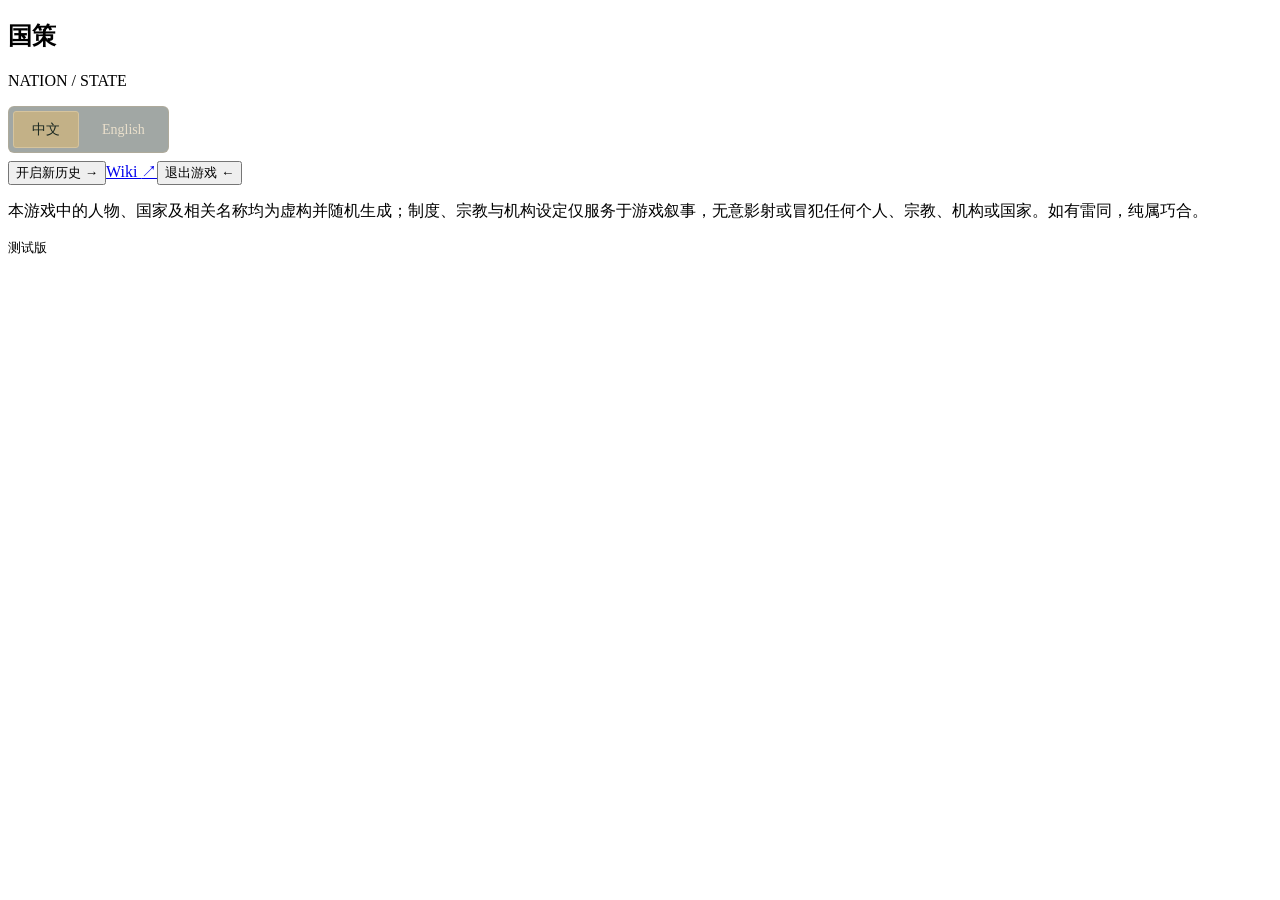
==== index.html @ d200642e "Simplify bilingual game guidance and remove redundant non-effect notices" ====
<!doctype html>
<html lang="zh-CN" data-office-ui>
<head><meta charset="utf-8"><meta name="viewport" content="width=device-width,initial-scale=1"><meta name="theme-color" content="#303c35"><meta name="description" content="国策：在虚构国家的办公室中执政，与议会、内阁和司法机关协商，决定国家的未来。"><title>国策 · 国家治理模拟</title><link rel="stylesheet" href="style.css?v=elections1"><link rel="stylesheet" href="office.css?v=elections1"><link rel="stylesheet" href="military.css?v=military1">
<link rel="stylesheet" href="localization.css?v=languages1">
<link rel="stylesheet" href="handbook.css?v=lists1">
</head>
<body class="office-mode at-title">
<section id="start-screen" aria-label="游戏开始界面"><div class="start-copy"><h1>国策</h1><p class="start-english">NATION / STATE</p><div class="start-rule" aria-hidden="true"></div><div class="language-switch" role="group" aria-label="Language / 语言" data-no-localize><button type="button" data-language-choice="zh" aria-pressed="true" onclick="setGameLanguage('zh')">中文</button><button type="button" data-language-choice="en" aria-pressed="false" onclick="setGameLanguage('en')">English</button></div><nav class="start-menu" aria-label="主菜单"><button id="continue-game" class="start-button" onclick="officeUI.resume()" hidden>继续执政 <span aria-hidden="true">→</span></button><button id="start-history" class="start-button start-primary" onclick="newDialog()">开启新历史 <span aria-hidden="true">→</span></button><a class="start-button" href="wiki/" target="_blank" rel="noopener noreferrer">Wiki <span aria-hidden="true">↗</span></a><button class="start-button" onclick="officeUI.exit()">退出游戏 <span aria-hidden="true">←</span></button></nav><p id="start-save-label"></p><p class="start-disclaimer">本游戏中的人物、国家及相关名称均为虚构并随机生成；制度、宗教与机构设定仅服务于游戏叙事，无意影射或冒犯任何个人、宗教、机构或国家。如有雷同，纯属巧合。</p></div><small class="start-version">测试版</small></section>
<div id="nation-office" hidden>
 <header class="office-toolbar"><a class="office-brand" href="#" onclick="event.preventDefault();officeUI.menu()">国策 <small>NATION / STATE</small></a><div class="office-tools"><button id="tutorial-start" onclick="startTutorial()">入门教程</button><button id="guide-open" onclick="showHelp()">治国指南</button><button id="office-console" onclick="changeTab('console')" hidden>控制台</button><button onclick="officeUI.menu()">主菜单</button></div></header>
 <div class="of-world" data-theme="republic"><div class="of-scene">
  <header class="of-hud"><div><h1 id="office-country"></h1><small><span id="office-institution"></span> · <span id="office-date"></span></small></div><div class="of-hud-stats"><button onclick="openMetricChart107('politicalCapacity')"><span>行动点</span><strong id="office-ap">—</strong></button><button data-office-metric="approval" onclick="openMetricChart107('approval')"><span>公众支持</span><strong id="office-approval">—</strong></button><button data-office-metric="stability" onclick="openMetricChart107('stability')"><span>政治稳定</span><strong id="office-stability">—</strong></button></div></header>
  <button class="of-object of-files-object" data-object="files" aria-label="文件：季度事件、预算、改革、局势和宪制议程"><span class="of-art-piece" data-piece="files"></span><span class="of-art-piece of-file-pen" data-piece="pen"></span><span class="of-object-label"><kbd>1</kbd> 文件 <b id="office-file-count" hidden></b></span></button>
  <button class="of-object of-phone-object" data-object="phone" aria-label="电话：议事机关、内阁和最高司法机关"><span class="of-art-piece" data-piece="phone"></span><span class="of-object-label"><kbd>2</kbd> 电话</span></button>
  <button class="of-object of-archive-object" data-object="archives" aria-label="档案：执政总览、国家档案、央行报告和任期评估"><span class="of-art-piece" data-piece="archives"></span><span class="of-object-label"><kbd>3</kbd> 档案</span></button>
  <button class="of-object of-map-object" data-object="map" aria-label="地图：地区诉求、民意与选举"><span class="of-art-piece" data-piece="map"></span><span class="of-object-label"><kbd>4</kbd> 地图</span></button>
  <button class="of-object of-calendar-object" data-object="calendar" aria-label="台历：季度交接"><span class="of-art-piece" data-piece="calendar"></span><span class="of-object-label">季度交接</span></button>
  <button class="of-object of-manual-object" data-object="guide" aria-label="治国指南"><span class="of-art-piece" data-piece="guide"></span><span class="of-object-label">治国指南</span></button>
 </div><nav class="of-pocket" aria-label="办公桌入口"><button data-object="files">文件</button><button data-object="phone">电话</button><button data-object="archives">档案</button><button data-object="map">地图</button><button data-object="calendar">季度交接</button><button data-object="guide">治国指南</button></nav><footer class="office-footbar"><span id="office-memo"></span><span id="office-quarter"></span><button id="desk-advance" onclick="advance()">进入下一季度 →</button></footer></div>
</div>
<div id="office-overlay" hidden><main id="office-workspace" aria-labelledby="heading"><div class="workspace-top"><button class="office-close" onclick="officeUI.close()">收回桌面 ×</button></div><header class="workspace-heading"><div><span class="eyebrow" id="executive-heading">国务办公室</span><h1 id="heading">执政总览</h1></div><div class="header-actions"><button id="page-tutorial" class="page-tutorial-launch" onclick="startPageTutorial()">本页教程</button><span id="date"></span><button class="primary" id="advance" onclick="advance()">进入下一季度 →</button></div></header><nav id="nav" aria-label="当前分类的页面"></nav><div id="content"></div><footer class="workspace-footer"><span>国家机要处 · 阅后归档</span><span id="office-folio"></span></footer></main></div>
<dialog id="modal"></dialog><dialog id="chart-modal"></dialog><dialog id="handbook-modal" aria-labelledby="handbook-title" data-no-localize></dialog><section id="alert-notice" hidden></section><button id="alert-dock" hidden aria-controls="alert-notice" title="点击展开或收起提醒；沿边缘上下拖动" onclick="noticeDockClick(event)" onkeydown="noticeDockKey(event)" onpointerdown="noticeDockPointerDown(event)" onpointermove="noticeDockPointerMove(event)" onpointerup="noticeDockPointerUp(event)" onpointercancel="noticeDockPointerUp(event)"></button><div id="toast" role="status"></div>
<noscript>国策需要启用 JavaScript 才能运行。请在浏览器中开启 JavaScript 后重新载入。</noscript>
<script src="game.js?v=financing2"></script><script src="political.js?v=copy1"></script><script src="governance.js?v=copy1"></script><script src="revision12.js?v=copy1"></script><script src="situations.js?v=copy1"></script><script src="release103.js?v=elections1"></script><script src="release104.js?v=copy1"></script><script src="cabinet-tasks.js?v=elections1"></script><script src="release107.js?v=military1"></script><script src="coalition107.js?v=elections1"></script><script src="interface107.js?v=copy1"></script><script src="console107.js?v=copy1"></script><script src="action-points.js?v=copy1"></script><script src="immersion.js?v=military1"></script><script src="constitution.js?v=copy1"></script><script src="constitutional-process.js?v=copy1"></script><script src="personnel.js?v=military1"></script><script src="judicial-lifecycle.js?v=copy1"></script><script src="central-bank.js?v=copy1"></script><script src="minister-programmes.js?v=military1"></script><script src="public-support.js?v=elections1"></script><script src="political-seasons.js?v=copy1"></script><script src="taxation.js?v=elections1"></script><script src="decision-assessment.js?v=copy1"></script><script src="regional-start.js?v=elections1"></script><script src="federal108.js?v=copy1"></script><script src="bicameral108.js?v=copy1"></script><script src="institutions.js?v=copy1"></script>
<script src="aristocracy.js?v=elections1"></script>
<script src="elections.js?v=copy1"></script><script src="military.js?v=copy1"></script>
<script src="guide.js?v=copy1"></script><script src="office.js?v=copy1"></script>
<script src="locales/en-constitution.js?v=copy1"></script>
<script src="locales/en-constitution-2.js?v=metrics1"></script>
<script src="locales/en-elections.js?v=copy1"></script>
<script src="locales/en-elections-2.js?v=copy1"></script>
<script src="locales/en-governance.js?v=copy1"></script>
<script src="locales/en-governance-2.js?v=financing2"></script>
<script src="locales/en-government.js?v=copy1"></script>
<script src="locales/en-government-2.js?v=copy1"></script>
<script src="locales/en-government-3.js?v=copy1"></script>
<script src="locales/en-government-4.js?v=languages1"></script>
<script src="locales/en-government-5.js?v=copy1"></script>
<script src="locales/en-guide.js?v=copy1"></script>
<script src="locales/en-guide-2.js?v=copy1"></script>
<script src="locales/en-guide-3.js?v=copy1"></script>
<script src="locales/en-interface.js?v=copy1"></script>
<script src="locales/en-legislature.js?v=languages1"></script>
<script src="locales/en-legislature-2.js?v=languages1"></script>
<script src="locales/en-military.js?v=copy1"></script>
<script src="locales/en-noble-houses.js?v=languages1"></script>
<script src="locales/en-overview.js?v=copy1"></script>
<script src="locales/en-shared.js?v=copy1"></script>
<script src="locales/en-shared-2.js?v=copy1"></script>
<script src="locales/en-shared-3.js?v=copy1"></script>
<script src="locales/en-shared-4.js?v=copy1"></script>
<script src="locales/en-shared-5.js?v=copy1"></script>
<script src="locales/en-situations.js?v=copy1"></script>
<script src="localization.js?v=copy1"></script>
<script src="handbook-metrics.js?v=copy1"></script>
<script src="handbook-lists.js?v=copy1"></script>
<script src="handbook.js?v=copy1"></script>
</body></html>
---- military.css ----
.military-metrics{display:grid;grid-template-columns:repeat(3,minmax(0,1fr));gap:12px;margin:18px 0}.military-metrics>div,.military-metrics>button{display:flex;flex-direction:column;align-items:center;justify-content:center;gap:8px;padding:14px 8px;text-align:center;min-width:0}.military-metrics strong{font-size:clamp(22px,3vw,32px);line-height:1.25;white-space:nowrap}.military-metrics span{font-size:14px}.military-routes{display:grid;grid-template-columns:1fr 1fr;gap:20px;margin:18px 0}.military-route>div:first-child{display:flex;justify-content:space-between;gap:12px;margin-bottom:8px}.military-route .bar{height:9px}.military-route span{white-space:nowrap}.military-seat-grid{display:grid;grid-template-columns:repeat(5,32px);justify-content:center;gap:14px;padding:26px 10px}.military-seat-grid>span{width:32px;height:32px;border-radius:5px;text-align:center;line-height:32px;color:white;box-shadow:inset 0 0 0 1px #0002}.military-member h3{overflow-wrap:anywhere}.military-member p{line-height:1.8}.military-rules{margin:16px 0;padding:12px 16px;border:1px solid var(--line);border-radius:8px}.military-rules summary{cursor:pointer;font-weight:700}.military-rules p{line-height:1.8}.military-switch button{min-height:44px}@media(max-width:600px){.military-routes{grid-template-columns:1fr}.military-metrics{gap:6px;padding:10px}.military-metrics>div,.military-metrics>button{padding:10px 3px}.military-metrics span{font-size:12px}.military-metrics strong{font-size:22px}.military-switch{flex-wrap:wrap}}
---- localization.css ----
.language-switch{display:flex;gap:4px;align-items:center;width:max-content;margin:16px 0 8px;padding:4px;border:1px solid #c0af8c66;border-radius:6px;background:#15231d66}
.language-switch button{font-family:inherit;font-size:14px;line-height:1.4;padding:8px 18px;color:#e9dfcb;border:1px solid transparent;background:transparent;border-radius:3px;cursor:pointer}
.language-switch button[aria-pressed=true]{background:#c3b187;color:#1a2821;border-color:#d6c49d}
.language-switch button:focus-visible{outline:2px solid #fff;outline-offset:3px}
html[lang=en] #start-screen h1{font-size:clamp(36px,5.2vw,78px);letter-spacing:.025em;line-height:1.05;max-width:660px}
html[lang=en] .start-menu{width:330px}
html[lang=en] .office-mode .start-button{letter-spacing:.02em}
html[lang=en] .start-english{display:none}
html[lang=en] .start-disclaimer{font-size:12px;line-height:1.55;max-width:640px;letter-spacing:0}
html[lang=en] .office-brand{font-size:19px;letter-spacing:.015em;white-space:nowrap}
html[lang=en] .office-brand small{display:none}
html[lang=en] button,html[lang=en] .tag,html[lang=en] .eyebrow{letter-spacing:0;white-space:normal;overflow-wrap:normal}
html[lang=en] #nation-office .of-object-label{min-width:max-content;letter-spacing:.015em}
html[lang=en] #nation-office .of-hud h1{font-size:clamp(20px,2.5vw,36px);line-height:1.15;letter-spacing:.02em}
html[lang=en] #nation-office .of-hud-stats button{min-width:98px}
html[lang=en] #nation-office .of-hud-stats button>span{font-size:12px;line-height:1.25;text-align:center;white-space:normal}
html[lang=en] .workspace-heading{gap:18px;flex-wrap:wrap}
html[lang=en] .workspace-heading h1{font-size:clamp(24px,3vw,40px);letter-spacing:0}
html[lang=en] .header-actions{flex-wrap:wrap;gap:8px}
html[lang=en] .nav-item{min-height:42px;line-height:1.3}
html[lang=en] .metric,html[lang=en] .card,html[lang=en] .person{min-width:0}
html[lang=en] .metric small,html[lang=en] .metric .label{line-height:1.4;white-space:normal}
html[lang=en] .faction-row{gap:12px}
html[lang=en] .faction-row>div{min-width:0}
html[lang=en] .faction-row button{min-width:85px}
html[lang=en] .office-toolbar{gap:12px}
html[lang=en] .office-tools{flex-wrap:wrap}
html[lang=en] .regime-art-card strong,html[lang=en] .regime-card strong{line-height:1.25;letter-spacing:0}
html[lang=en] .guide-query{font-size:17px}
@media(max-width:760px){html[lang=en] #start-screen h1{font-size:40px}html[lang=en] .office-toolbar{flex-wrap:wrap}html[lang=en] .office-brand{font-size:16px}html[lang=en] #nation-office .of-hud-stats button{min-width:74px}html[lang=en] .office-footbar{flex-wrap:wrap}html[lang=en] .start-disclaimer{font-size:11px}}
---- handbook.css ----
/* Charcoal pages, restrained brass rules, and a compact encyclopedia directory. */
#handbook-modal{--hb-bg:#252725;--hb-ink:#eee6cd;--hb-muted:#b3ad99;--hb-gold:#c7b27b;--hb-rule:#847757;--hb-olive:#464d34;box-sizing:border-box;width:min(1500px,calc(100vw - 36px));max-width:none;height:min(960px,calc(100dvh - 36px));max-height:none;padding:5px;border:1px solid var(--hb-gold);border-radius:0;background:#252725;color:var(--hb-ink);box-shadow:0 0 0 3px #20231f,0 0 0 4px #887a54,0 16px 60px #0007;overflow:hidden;font-family:'Noto Serif SC','Songti SC','SimSun',Georgia,serif;font-size:16px}
#handbook-modal::backdrop{background:#111b1394;backdrop-filter:blur(1px)}
#handbook-modal *,#handbook-modal *::before,#handbook-modal *::after{box-sizing:border-box}
#handbook-modal .hb-frame{height:100%;border:1px solid #82744e;display:grid;grid-template-rows:auto minmax(0,1fr);position:relative}
#handbook-modal .hb-frame::before,#handbook-modal .hb-frame::after{content:'';position:absolute;width:10px;height:10px;border:1px solid var(--hb-gold);pointer-events:none;z-index:5}
#handbook-modal .hb-frame::before{top:-4px;left:-4px}#handbook-modal .hb-frame::after{bottom:-4px;right:-4px}
#handbook-modal button{font:inherit;color:var(--hb-ink);background:transparent;border:0;border-radius:0;box-shadow:none;min-height:0;letter-spacing:0;cursor:pointer;transform:none;filter:none;transition:background .12s,color .12s;text-align:left;white-space:normal;line-height:1.5}
#handbook-modal button:hover{background:#c8b27b13;color:#fff4cf;transform:none;filter:none}
#handbook-modal button:focus-visible,#handbook-modal summary:focus-visible,#handbook-modal input:focus-visible{outline:2px solid #d4be84;outline-offset:-2px}
#handbook-modal button[hidden]{display:none!important}
#handbook-modal .hb-icon{width:33px;height:33px;flex-shrink:0;color:var(--hb-gold);display:block}
#handbook-modal .hb-header{margin:0;display:flex;align-items:center;justify-content:space-between;gap:20px;padding:13px 23px;border-bottom:1px solid var(--hb-gold);background:#282725;min-width:0}
#handbook-modal .hb-brand{display:flex;align-items:center;gap:19px;min-width:0}
#handbook-modal .hb-brand>.hb-icon{width:51px;height:44px}
#handbook-modal .hb-brand h2{font:500 clamp(23px,2.4vw,34px)/1.3 'Noto Serif SC','Songti SC','SimSun',Georgia,serif;letter-spacing:.1em;color:var(--hb-ink);margin:0;white-space:nowrap}
#handbook-modal .hb-brand>span{border-left:1px solid #9e8f66;padding-left:20px;font:15px/1.4 Georgia,serif;letter-spacing:.13em;color:#c9b98e}
#handbook-modal .hb-header-controls{display:flex;align-items:center;gap:12px;flex-shrink:0}
#handbook-modal .hb-header-controls button{padding:6px 8px;display:flex;align-items:center;gap:11px;font-size:16px}
#handbook-modal .hb-header-controls .hb-close{border-left:1px solid var(--hb-rule);padding-left:16px;margin-left:1px}
#handbook-modal .hb-body{display:grid;grid-template-columns:29% minmax(0,1fr);min-height:0;position:relative}
#handbook-modal .hb-sidebar{position:static;inset:auto;width:auto;z-index:auto;overflow:hidden;background:#292728;border-right:1px solid var(--hb-rule);display:flex;flex-direction:column;min-width:0;min-height:0;padding:15px 17px 13px 20px}
#handbook-modal .hb-shortcuts{display:flex;justify-content:space-between;gap:5px;border-bottom:1px solid #655e48;padding-bottom:7px}
#handbook-modal .hb-shortcuts button{padding:4px 8px;position:relative}
#handbook-modal .hb-shortcuts button[aria-pressed=true]::after{content:'';position:absolute;height:2px;left:7px;right:7px;bottom:0;background:var(--hb-gold)}
#handbook-modal .hb-directory-label{font-size:17px;color:var(--hb-gold);padding:10px 3px 8px;border-bottom:1px solid var(--hb-rule);letter-spacing:.08em}
#handbook-modal .hb-tree{min-height:0;overflow-y:auto;overscroll-behavior:contain;scrollbar-gutter:stable;margin-right:-9px;padding-right:4px;flex:1}
#handbook-modal details{border:0;padding:0;margin:0;background:none;border-radius:0}
#handbook-modal summary{list-style:none;display:flex;align-items:baseline;gap:12px;cursor:pointer}
#handbook-modal summary::-webkit-details-marker{display:none}
#handbook-modal summary::before{content:'';width:0;height:0;border-top:4px solid transparent;border-bottom:4px solid transparent;border-left:6px solid var(--hb-gold);flex-shrink:0;align-self:center;transition:transform .1s}
#handbook-modal details[open]>summary::before{transform:rotate(90deg)}
#handbook-modal .hb-category{border-bottom:1px solid #766d52;padding:2px 0}
#handbook-modal .hb-category>summary{font-size:18px;line-height:1.4;padding:8px 4px;color:#e9ddbc;letter-spacing:.025em}
#handbook-modal .hb-category-items{padding:0 0 7px}
#handbook-modal .hb-entry-link{display:block;width:100%;padding:5px 10px 5px 33px;position:relative;font-size:15px;line-height:1.5;margin:0}
#handbook-modal .hb-entry-link[aria-current=page]{background:var(--hb-olive);color:#f4e8bd}
#handbook-modal .hb-entry-link[aria-current=page]::before{content:'';position:absolute;left:0;top:0;bottom:0;width:6px;background:#d6bd7e}
#handbook-modal .hb-subgroup>summary{padding:7px 8px 7px 23px;font-size:15px;color:#c9b98f}
#handbook-modal .hb-subgroup .hb-entry-link{padding-left:43px;font-size:14px}
#handbook-modal .hb-recent{padding:12px 0 0;margin-top:10px;border-top:1px solid var(--hb-rule);flex-shrink:0}
#handbook-modal .hb-recent h3{font-size:16px;color:var(--hb-gold);font-weight:400;margin:0 0 5px 3px}
#handbook-modal .hb-recent .hb-entry-link{font-size:13px;padding:3px 7px}
#handbook-modal .hb-recent p{font-size:12px;margin:0 0 4px;color:var(--hb-muted)}
#handbook-modal .hb-reader{display:flex;flex-direction:column;min-height:0;min-width:0;background:linear-gradient(110deg,#272b26,#232624 75%);padding:20px 25px 0}
#handbook-modal .hb-search{display:flex;gap:10px;align-items:stretch;margin:0 0 14px;flex-shrink:0}
#handbook-modal .hb-search-input{display:flex;align-items:center;gap:10px;flex:1;min-width:0;padding:0 12px;border:1px solid #b3a171;box-shadow:inset 0 0 0 2px #1b201d;background:#242824;border-radius:2px}
#handbook-modal .hb-search-input>.hb-icon{width:24px;height:24px;color:#b3a171}
#handbook-modal .hb-search input{font:16px/1.5 'Noto Serif SC','Songti SC',Georgia,serif;background:none!important;border:0;box-shadow:none;padding:9px 0!important;color:var(--hb-ink);margin:0;width:100%;min-width:0;min-height:44px;border-radius:0;-webkit-appearance:none;appearance:none}
#handbook-modal .hb-search input::placeholder{color:#aaa18b;opacity:1}
#handbook-modal .hb-search input::-webkit-search-cancel-button{-webkit-appearance:none}
#handbook-modal .hb-search #handbook-search-clear{font:24px/1 sans-serif;padding:6px 3px;color:var(--hb-muted)}
#handbook-modal .hb-search>button{padding:5px 26px;background:#454b32;border:1px solid #b3a171;border-radius:2px;color:#ebdfb6;box-shadow:inset 0 0 0 2px #272d20;text-align:center;font-size:18px}
#handbook-modal .hb-search>button:hover{background:#555d3d}
#handbook-modal .hb-reading-area{flex:1;min-height:0;overflow-y:auto;overscroll-behavior:contain;padding:0 9px 20px 0;margin-right:-14px;scrollbar-gutter:stable}
#handbook-modal .hb-breadcrumb{font-size:14px;color:#cab98c;margin:1px 0 16px;line-height:1.5}
#handbook-modal .hb-breadcrumb>span{padding:0 8px;color:#958e74}
#handbook-modal .hb-title-line{display:flex;align-items:baseline;gap:20px;flex-wrap:wrap;margin-bottom:16px}
#handbook-modal .hb-title-line h3{font:500 clamp(26px,2.6vw,36px)/1.3 'Noto Serif SC','Songti SC','SimSun',Georgia,serif;color:#f0e6c8;margin:0;letter-spacing:.03em;outline-offset:4px}
#handbook-modal .hb-title-line>span{font-size:15px;color:#bdb59e}
#handbook-modal p{font:15px/1.9 'Noto Serif SC','Songti SC','SimSun',Georgia,serif;color:#d7d4c2;margin:0 0 9px}
#handbook-modal .hb-intro{margin-bottom:23px}
#handbook-modal .hb-intro p{font-size:16px;line-height:1.85;margin:0}
#handbook-modal .hb-rules{display:grid;gap:11px}
#handbook-modal .hb-rule>summary{border:1px solid #9b8b61;border-width:1px 0;background:linear-gradient(90deg,#454a32,#333b2e 58%,#2b3029);padding:9px 13px;gap:13px;min-height:43px}
#handbook-modal .hb-rule>summary>span{font-size:18px;line-height:1.5;flex:0 1 43%;color:#eadfbc}
#handbook-modal .hb-rule>summary>small{font-size:13px;line-height:1.6;flex:1;color:#b8b49e;font-family:'Noto Sans SC',system-ui,sans-serif}
#handbook-modal .hb-rule>summary:hover{background:#414835}
#handbook-modal .hb-rule-body{padding:15px 20px 10px;background:#333b2b55;border-bottom:1px solid #615d48}
#handbook-modal .hb-rule-body p:last-child{margin-bottom:0}
#handbook-modal .hb-values{margin:0 0 13px;font-size:16px}
#handbook-modal .hb-values>div{display:grid;grid-template-columns:30% 1fr;gap:16px;align-items:baseline;padding:8px 8px;border-bottom:1px solid #6d6d55}
#handbook-modal .hb-values dt{color:#dfdcc4}#handbook-modal .hb-values dd{margin:0}
#handbook-modal .hb-caution{color:#d6bc72!important}#handbook-modal .hb-danger{color:#d68f78!important}
#handbook-modal ol{font:15px/1.9 'Noto Sans SC',system-ui,sans-serif;color:#ddd9c7;padding-left:22px;margin:0 0 10px}
#handbook-modal .hb-related{display:flex;align-items:baseline;flex-wrap:wrap;gap:12px 22px;margin:30px 7px 0}
#handbook-modal .hb-related h4{font-size:16px;color:#c9b78a;font-weight:400;margin:0 10px 0 0}
#handbook-modal .hb-related .hb-related-link{width:auto;display:inline;padding:2px 0;font-size:15px;color:#e0ce98;text-decoration:underline;text-underline-offset:5px;max-width:100%}
#handbook-modal .hb-related .hb-related-link+.hb-related-link::before{content:'◇';margin-right:20px;display:inline;position:static;background:none;width:auto;color:#bcaa76;text-decoration:none}
#handbook-modal .hb-footer{border-top:1px solid #827653;margin-top:10px;padding:11px 6px;color:#b4aa8d;font-size:12px;display:flex;justify-content:space-between;gap:12px;flex-shrink:0;line-height:1.5}
#handbook-modal .hb-key-hint{white-space:nowrap;font-family:system-ui,sans-serif;color:#c7b383}#handbook-modal .hb-key-hint span{margin-left:5px;font-size:11px;color:#9e9a85}
#handbook-modal .hb-search-results h3{font-size:28px;color:var(--hb-ink);margin:5px 0 8px;font-weight:400}
#handbook-modal .hb-search-results .hb-result-count{font-size:13px;color:var(--hb-muted);margin-bottom:15px}
#handbook-modal .hb-search-result{display:grid;width:100%;grid-template-columns:minmax(0,1fr) auto 12px;gap:14px;align-items:center;border-bottom:1px solid #655f49;padding:13px 10px;font-size:17px}
#handbook-modal .hb-search-result small{font-size:12px;color:#b6a780}#handbook-modal .hb-search-result b{font-weight:400;color:#d2bf89}
#handbook-modal .hb-empty{padding:55px 25px;max-width:650px;margin:0 auto;text-align:center}
#handbook-modal .hb-empty>.hb-icon{width:42px;height:42px;margin:0 auto 20px}
#handbook-modal .hb-empty h3{font-size:26px;font-weight:400;color:var(--hb-ink)}
#handbook-modal .hb-empty button{color:var(--hb-gold);border-bottom:1px solid var(--hb-rule);margin-top:12px}
#handbook-modal .hb-sr-only{position:absolute;width:1px;height:1px;padding:0;margin:-1px;overflow:hidden;clip-path:inset(50%);white-space:nowrap;border:0}
#handbook-modal #handbook-directory-toggle,#handbook-modal .hb-sidebar-scrim{display:none}
#handbook-modal .hb-tree,#handbook-modal .hb-reading-area{scrollbar-width:thin;scrollbar-color:#8d846d #242823}
html[lang=en] #handbook-modal .hb-brand h2{letter-spacing:.025em;font-size:clamp(21px,2.3vw,32px)}
html[lang=en] #handbook-modal .hb-category>summary{font-size:16px}html[lang=en] #handbook-modal .hb-entry-link{font-size:14px}
html[lang=en] #handbook-modal .hb-title-line h3{letter-spacing:0}
html[lang=en] #handbook-modal .hb-rule>summary>span{font-size:16px}html[lang=en] #handbook-modal .hb-rule>summary>small{font-size:12px}
@media(min-width:1600px){#handbook-modal .hb-body{grid-template-columns:28% minmax(0,1fr)}#handbook-modal .hb-reader{padding:25px 31px 0}#handbook-modal .hb-category>summary{font-size:20px}#handbook-modal .hb-entry-link{font-size:17px}#handbook-modal .hb-rule>summary{min-height:49px}}
@media(max-width:1000px){#handbook-modal .hb-brand>span{display:none}#handbook-modal .hb-body{grid-template-columns:29% minmax(0,1fr)}#handbook-modal .hb-sidebar{padding:11px 10px}#handbook-modal .hb-shortcuts button{padding:4px}#handbook-modal .hb-shortcuts .hb-icon{width:27px;height:27px}#handbook-modal .hb-reader{padding:17px 18px 0}#handbook-modal .hb-rule>summary{flex-wrap:wrap;gap:5px 10px}#handbook-modal .hb-rule>summary>span{flex:1 1 calc(100% - 25px);font-size:17px}#handbook-modal .hb-rule>summary>small{flex:1 1 100%;padding-left:16px}#handbook-modal .hb-category>summary{font-size:16px}#handbook-modal .hb-entry-link{font-size:14px;padding-left:25px}}
@media(max-width:760px){#handbook-modal{width:calc(100vw - 12px);height:calc(100dvh - 16px);padding:3px}#handbook-modal .hb-header{padding:10px;gap:8px}#handbook-modal .hb-brand{gap:8px}#handbook-modal .hb-brand>.hb-icon{width:29px;height:31px}#handbook-modal .hb-brand h2{font-size:22px;letter-spacing:.03em}#handbook-modal .hb-header-controls{gap:3px}#handbook-modal .hb-header-controls button{padding:5px;min-height:36px;gap:4px;font-size:12px}#handbook-modal .hb-header-controls .hb-icon{width:24px;height:24px}#handbook-modal .hb-header-controls .hb-close{padding-left:5px;margin-left:0}#handbook-modal .hb-back{display:none!important}#handbook-modal #handbook-directory-toggle{display:flex}#handbook-modal .hb-body{display:block;min-height:0}#handbook-modal .hb-sidebar{display:none;position:absolute;inset:0 auto 0 0;width:min(330px,85%);z-index:3;border-right:1px solid var(--hb-gold);box-shadow:12px 0 25px #0005;padding:15px 18px}#handbook-modal.hb-directory-open .hb-sidebar{display:flex}#handbook-modal.hb-directory-open .hb-sidebar-scrim{display:block;position:absolute;inset:0;background:#0008;width:100%;z-index:2}#handbook-modal .hb-reader{height:100%;padding:15px 13px 0}#handbook-modal .hb-search{gap:7px;margin-bottom:16px}#handbook-modal .hb-search>button{font-size:15px;padding:5px 13px}#handbook-modal .hb-search-input{padding:0 8px;gap:7px}#handbook-modal .hb-search input{font-size:16px;min-height:40px}#handbook-modal .hb-search-input>.hb-icon{width:20px;height:20px}#handbook-modal .hb-breadcrumb{font-size:12px;margin-bottom:14px}#handbook-modal .hb-title-line{gap:7px 15px;margin-bottom:14px}#handbook-modal .hb-title-line h3{font-size:28px}#handbook-modal .hb-title-line>span{font-size:13px}#handbook-modal .hb-intro p{font-size:15px}#handbook-modal .hb-rule-body{padding:13px}#handbook-modal .hb-values>div{grid-template-columns:28% 1fr;font-size:14px;gap:10px;padding:8px 0}#handbook-modal .hb-footer{font-size:11px;padding:10px 0}#handbook-modal .hb-key-hint{display:none}#handbook-modal .hb-search-result{grid-template-columns:minmax(0,1fr) 12px;gap:4px 10px;font-size:16px}#handbook-modal .hb-search-result small{grid-row:2;grid-column:1}#handbook-modal .hb-search-result b{grid-column:2;grid-row:1/3}#handbook-modal .hb-related{gap:10px 15px}#handbook-modal .hb-related h4{width:100%;margin:0}#handbook-modal .hb-related .hb-related-link{font-size:14px}#handbook-modal .hb-related .hb-related-link+.hb-related-link::before{margin-right:14px}html[lang=en] #handbook-modal .hb-brand h2{font-size:18px;white-space:normal;line-height:1.2}html[lang=en] #handbook-modal .hb-brand>.hb-icon{display:none}#handbook-modal .hb-empty{padding:35px 10px}}
@media(prefers-reduced-motion:reduce){#handbook-modal *{transition:none!important;scroll-behavior:auto!important}}

/* Classified rules follow the stability reference's restrained two-column layout. */
#handbook-modal .hb-rule-group{margin:0 0 22px;min-width:0}
#handbook-modal .hb-rule-group:last-child{margin-bottom:6px}
#handbook-modal .hb-rule-group h4{font:600 15px/1.6 'Noto Serif SC','Songti SC','SimSun',Georgia,serif;color:#c9be93;letter-spacing:.04em;margin:0 0 6px}
#handbook-modal .hb-rule-group .hb-values{margin-bottom:8px}
#handbook-modal .hb-classified>div{grid-template-columns:minmax(0,30%) minmax(0,1fr);align-items:start;line-height:1.75}
#handbook-modal .hb-classified dt,#handbook-modal .hb-classified dd{min-width:0;overflow-wrap:anywhere;white-space:pre-line}
#handbook-modal p.hb-rule-note{color:#bdb9a4;font-size:14px;line-height:1.8}
@media(max-width:760px){#handbook-modal .hb-rule-group h4{font-size:14px}#handbook-modal .hb-classified>div{grid-template-columns:minmax(0,33%) minmax(0,1fr);gap:12px}#handbook-modal p.hb-rule-note{font-size:13px}}
@media(max-width:480px){#handbook-modal .hb-classified>div{grid-template-columns:minmax(0,1fr);gap:4px;padding:10px 0}#handbook-modal .hb-classified dt{font-weight:600}#handbook-modal .hb-classified dd{padding-left:10px;border-left:1px solid #66674f}}
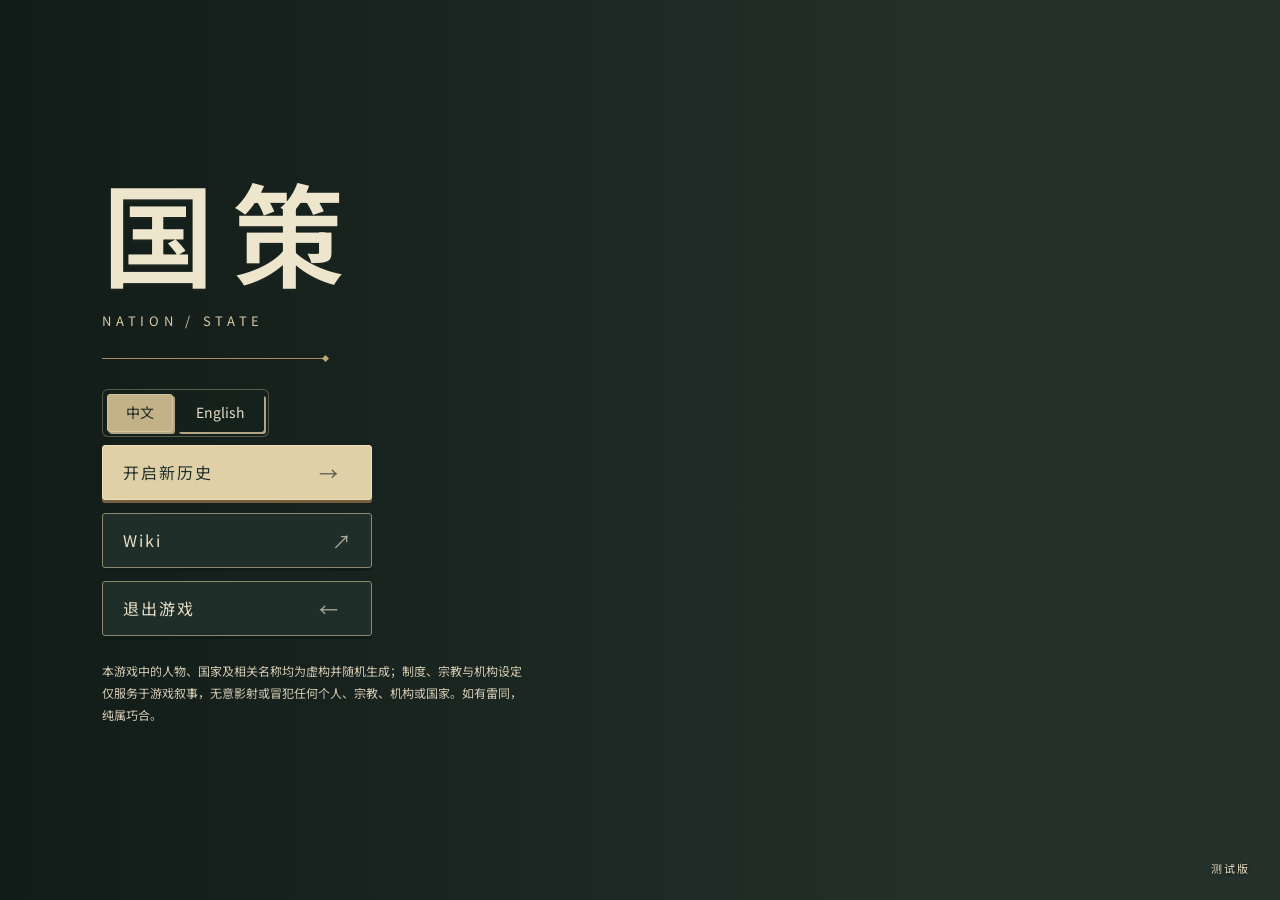
==== commit 3eb2cc85: "Simplify game copy and align expandable rule explanations" ====
--- a/index.html
+++ b/index.html
@@ -1,6 +1,6 @@
 <!doctype html>
 <html lang="zh-CN" data-office-ui>
-<head><meta charset="utf-8"><meta name="viewport" content="width=device-width,initial-scale=1"><meta name="theme-color" content="#303c35"><meta name="description" content="国策：在虚构国家的办公室中执政，与议会、内阁和司法机关协商，决定国家的未来。"><title>国策 · 国家治理模拟</title><link rel="stylesheet" href="style.css?v=elections1"><link rel="stylesheet" href="office.css?v=elections1"><link rel="stylesheet" href="military.css?v=military1">
+<head><meta charset="utf-8"><meta name="viewport" content="width=device-width,initial-scale=1"><meta name="theme-color" content="#303c35"><meta name="description" content="国策：在虚构国家的办公室中执政，与议会、内阁和司法机关协商，决定国家的未来。"><title>国策 · 国家治理模拟</title><link rel="stylesheet" href="style.css?v=rules2"><link rel="stylesheet" href="office.css?v=rules2"><link rel="stylesheet" href="military.css?v=military1">
 <link rel="stylesheet" href="localization.css?v=languages1">
 <link rel="stylesheet" href="handbook.css?v=lists1">
 </head>
@@ -18,41 +18,45 @@
   <button class="of-object of-manual-object" data-object="guide" aria-label="治国指南"><span class="of-art-piece" data-piece="guide"></span><span class="of-object-label">治国指南</span></button>
  </div><nav class="of-pocket" aria-label="办公桌入口"><button data-object="files">文件</button><button data-object="phone">电话</button><button data-object="archives">档案</button><button data-object="map">地图</button><button data-object="calendar">季度交接</button><button data-object="guide">治国指南</button></nav><footer class="office-footbar"><span id="office-memo"></span><span id="office-quarter"></span><button id="desk-advance" onclick="advance()">进入下一季度 →</button></footer></div>
 </div>
-<div id="office-overlay" hidden><main id="office-workspace" aria-labelledby="heading"><div class="workspace-top"><button class="office-close" onclick="officeUI.close()">收回桌面 ×</button></div><header class="workspace-heading"><div><span class="eyebrow" id="executive-heading">国务办公室</span><h1 id="heading">执政总览</h1></div><div class="header-actions"><button id="page-tutorial" class="page-tutorial-launch" onclick="startPageTutorial()">本页教程</button><span id="date"></span><button class="primary" id="advance" onclick="advance()">进入下一季度 →</button></div></header><nav id="nav" aria-label="当前分类的页面"></nav><div id="content"></div><footer class="workspace-footer"><span>国家机要处 · 阅后归档</span><span id="office-folio"></span></footer></main></div>
+<div id="office-overlay" hidden><main id="office-workspace" aria-labelledby="heading"><div class="workspace-top"><button class="office-close" onclick="officeUI.close()">收回桌面 ×</button></div><header class="workspace-heading"><div><span class="eyebrow" id="executive-heading">国务办公室</span><h1 id="heading">执政总览</h1></div><div class="header-actions"><button id="page-tutorial" class="page-tutorial-launch" onclick="startPageTutorial()">本页教程</button><span id="date"></span><button class="primary" id="advance" onclick="advance()">进入下一季度 →</button></div></header><nav id="nav" aria-label="当前分类的页面"></nav><div id="content"></div><footer class="workspace-footer"><span>国家机要处</span><span id="office-folio"></span></footer></main></div>
 <dialog id="modal"></dialog><dialog id="chart-modal"></dialog><dialog id="handbook-modal" aria-labelledby="handbook-title" data-no-localize></dialog><section id="alert-notice" hidden></section><button id="alert-dock" hidden aria-controls="alert-notice" title="点击展开或收起提醒；沿边缘上下拖动" onclick="noticeDockClick(event)" onkeydown="noticeDockKey(event)" onpointerdown="noticeDockPointerDown(event)" onpointermove="noticeDockPointerMove(event)" onpointerup="noticeDockPointerUp(event)" onpointercancel="noticeDockPointerUp(event)"></button><div id="toast" role="status"></div>
 <noscript>国策需要启用 JavaScript 才能运行。请在浏览器中开启 JavaScript 后重新载入。</noscript>
-<script src="game.js?v=financing2"></script><script src="political.js?v=copy1"></script><script src="governance.js?v=copy1"></script><script src="revision12.js?v=copy1"></script><script src="situations.js?v=copy1"></script><script src="release103.js?v=elections1"></script><script src="release104.js?v=copy1"></script><script src="cabinet-tasks.js?v=elections1"></script><script src="release107.js?v=military1"></script><script src="coalition107.js?v=elections1"></script><script src="interface107.js?v=copy1"></script><script src="console107.js?v=copy1"></script><script src="action-points.js?v=copy1"></script><script src="immersion.js?v=military1"></script><script src="constitution.js?v=copy1"></script><script src="constitutional-process.js?v=copy1"></script><script src="personnel.js?v=military1"></script><script src="judicial-lifecycle.js?v=copy1"></script><script src="central-bank.js?v=copy1"></script><script src="minister-programmes.js?v=military1"></script><script src="public-support.js?v=elections1"></script><script src="political-seasons.js?v=copy1"></script><script src="taxation.js?v=elections1"></script><script src="decision-assessment.js?v=copy1"></script><script src="regional-start.js?v=elections1"></script><script src="federal108.js?v=copy1"></script><script src="bicameral108.js?v=copy1"></script><script src="institutions.js?v=copy1"></script>
-<script src="aristocracy.js?v=elections1"></script>
+<script src="game.js?v=rules2"></script><script src="political.js?v=rules2"></script><script src="governance.js?v=rules2"></script><script src="revision12.js?v=copy1"></script><script src="situations.js?v=rules2"></script><script src="release103.js?v=cabinet1"></script><script src="release104.js?v=copy1"></script><script src="cabinet-tasks.js?v=investments1"></script><script src="release107.js?v=military1"></script><script src="coalition107.js?v=elections1"></script><script src="interface107.js?v=copy1"></script><script src="console107.js?v=investments1"></script><script src="action-points.js?v=copy1"></script><script src="immersion.js?v=rules2"></script><script src="constitution.js?v=copy1"></script><script src="constitutional-process.js?v=cabinet1"></script><script src="personnel.js?v=military1"></script><script src="judicial-lifecycle.js?v=copy1"></script><script src="central-bank.js?v=copy1"></script><script src="minister-programmes.js?v=platforms1"></script><script src="public-support.js?v=elections1"></script><script src="political-seasons.js?v=copy1"></script><script src="taxation.js?v=elections1"></script><script src="decision-assessment.js?v=rules2"></script><script src="regional-start.js?v=elections1"></script><script src="federal108.js?v=cabinet1"></script><script src="bicameral108.js?v=rules2"></script><script src="institutions.js?v=integrity1"></script>
+<script src="aristocracy.js?v=cabinet1"></script>
 <script src="elections.js?v=copy1"></script><script src="military.js?v=copy1"></script>
-<script src="guide.js?v=copy1"></script><script src="office.js?v=copy1"></script>
+<script src="cabinet-government.js?v=cabinet1"></script>
+<script src="policy-platforms.js?v=platforms1"></script>
+<script src="guide.js?v=platforms1"></script><script src="office.js?v=rules2"></script>
 <script src="locales/en-constitution.js?v=copy1"></script>
 <script src="locales/en-constitution-2.js?v=metrics1"></script>
 <script src="locales/en-elections.js?v=copy1"></script>
 <script src="locales/en-elections-2.js?v=copy1"></script>
-<script src="locales/en-governance.js?v=copy1"></script>
-<script src="locales/en-governance-2.js?v=financing2"></script>
-<script src="locales/en-government.js?v=copy1"></script>
+<script src="locales/en-governance.js?v=rules2"></script>
+<script src="locales/en-governance-2.js?v=rules2"></script>
+<script src="locales/en-government.js?v=rules2"></script>
 <script src="locales/en-government-2.js?v=copy1"></script>
-<script src="locales/en-government-3.js?v=copy1"></script>
+<script src="locales/en-government-3.js?v=rules2"></script>
 <script src="locales/en-government-4.js?v=languages1"></script>
-<script src="locales/en-government-5.js?v=copy1"></script>
+<script src="locales/en-government-5.js?v=rules2"></script>
 <script src="locales/en-guide.js?v=copy1"></script>
-<script src="locales/en-guide-2.js?v=copy1"></script>
+<script src="locales/en-guide-2.js?v=investments1"></script>
 <script src="locales/en-guide-3.js?v=copy1"></script>
-<script src="locales/en-interface.js?v=copy1"></script>
-<script src="locales/en-legislature.js?v=languages1"></script>
+<script src="locales/en-interface.js?v=rules2"></script>
+<script src="locales/en-legislature.js?v=rules2"></script>
 <script src="locales/en-legislature-2.js?v=languages1"></script>
 <script src="locales/en-military.js?v=copy1"></script>
 <script src="locales/en-noble-houses.js?v=languages1"></script>
-<script src="locales/en-overview.js?v=copy1"></script>
-<script src="locales/en-shared.js?v=copy1"></script>
+<script src="locales/en-overview.js?v=rules2"></script>
+<script src="locales/en-shared.js?v=investments1"></script>
 <script src="locales/en-shared-2.js?v=copy1"></script>
-<script src="locales/en-shared-3.js?v=copy1"></script>
+<script src="locales/en-shared-3.js?v=investments1"></script>
 <script src="locales/en-shared-4.js?v=copy1"></script>
-<script src="locales/en-shared-5.js?v=copy1"></script>
-<script src="locales/en-situations.js?v=copy1"></script>
-<script src="localization.js?v=copy1"></script>
+<script src="locales/en-shared-5.js?v=rules2"></script>
+<script src="locales/en-situations.js?v=investments1"></script>
+<script src="locales/en-cabinet-government.js?v=cabinet1"></script>
+<script src="locales/en-policy-platforms.js?v=platforms1"></script>
+<script src="localization.js?v=rules2"></script>
 <script src="handbook-metrics.js?v=copy1"></script>
 <script src="handbook-lists.js?v=copy1"></script>
-<script src="handbook.js?v=copy1"></script>
+<script src="handbook.js?v=investments1"></script>
 </body></html>
--- a/style.css
+++ b/style.css
@@ -0,0 +1,70 @@
+@import url('https://fonts.googleapis.com/css2?family=Noto+Sans+SC:wght@400;500;600;700&display=swap');
+:root{--bg:#f4f5f2;--paper:#fff;--ink:#223a36;--muted:#82908a;--green:#246957;--line:#e3e8e2;--orange:#bb8550}*{box-sizing:border-box}body{margin:0;background:var(--bg);color:var(--ink);font:14px 'Noto Sans SC',system-ui,sans-serif}button,input,select{font:inherit}button{cursor:pointer;border:1px solid var(--line);background:white;border-radius:7px;padding:10px 15px;color:var(--ink);transition:.18s}button:hover{filter:brightness(.95);transform:translateY(-1px)}button:disabled{opacity:.45;cursor:not-allowed}aside{width:210px;position:fixed;inset:0 auto 0 0;background:#183b33;color:#d9e8dd;padding:35px 22px}.brand{color:#e7f1e8;text-decoration:none;font-size:28px;display:block}.brand small{display:block;font-size:9px;letter-spacing:3px;margin:8px 0 52px 34px}.side-label{font-size:10px;color:#8aa99d;letter-spacing:2px;margin:0 12px 16px}nav button{width:100%;text-align:left;background:none;color:#aac2b6;border:0;margin:4px 0;padding:14px 17px}nav button.active{background:#315347;color:#fff}nav button span{margin-right:13px;font-size:17px}.side-bottom{position:absolute;bottom:25px;font-size:11px;color:#90ad9f;line-height:2.5}.side-bottom small{font-size:10px;display:block}.quiet{background:none;border:0;color:inherit;display:block;padding:4px 0;font-size:12px}.dot{display:inline-block;width:6px;height:6px;background:#94bd8b;border-radius:50%;margin-right:6px}main{margin-left:210px;padding:33px 40px;max-width:1720px}header{display:flex;align-items:center;justify-content:space-between;margin-bottom:30px}.eyebrow{font-size:10px;letter-spacing:2px;color:var(--muted)}h1{font-size:25px;letter-spacing:2px;margin:9px 0 0;font-weight:600}.header-actions{display:flex;align-items:center;gap:24px}#date{font-size:13px;color:#65766e}.primary{background:var(--green);color:#fff;border:0;padding:13px 20px}.primary span{margin-left:22px}.hero{display:grid;grid-template-columns:1.1fr 1fr;min-height:260px;background:#e8eee6;border:1px solid #dce5d9;border-radius:10px;overflow:hidden}.hero-copy{padding:30px 32px;z-index:1}.tag{font-size:10px;letter-spacing:1.5px;color:#5d7c65;border:1px solid #c6d7c5;padding:5px 9px;border-radius:4px;display:inline-block}.hero h2{font-size:30px;margin:15px 0 10px;letter-spacing:3px}.hero p{color:#71806f;line-height:1.9;font-size:12px}.facts{display:flex;gap:30px;margin-top:21px}.facts small{display:block;color:#82907e;font-size:10px;margin-bottom:5px}.facts b{font-size:13px;font-weight:500}.map{min-height:250px;position:relative;background:radial-gradient(ellipse at center,#e7eee3,#dfe9df);overflow:hidden}.map svg{width:100%;height:100%;position:absolute;opacity:.85}.map-label{position:absolute;right:20px;bottom:16px;font-size:9px;letter-spacing:3px;color:#80947d}.section-label{display:flex;justify-content:space-between;align-items:center;margin:25px 0 14px}.section-label h3{font-size:14px;margin:0}.section-label span{font-size:10px;color:var(--muted)}.metrics{display:grid;grid-template-columns:repeat(4,1fr);gap:14px}.card{background:var(--paper);border:1px solid var(--line);border-radius:8px;padding:21px}.metric-label{color:#78857d;font-size:11px}.metric-value{font-size:29px;margin:10px 0 8px;letter-spacing:-1px}.metric-value small{font-size:13px;margin-left:4px;color:#89938b}.sub{font-size:10px;color:#8c958d}.good{color:#327a5c}.bad{color:#b46c50}.grid{display:grid;grid-template-columns:1.55fr 1fr;gap:18px;margin-top:19px}.card h3{font-size:13px;margin:0 0 7px}.card p{line-height:1.9;color:#7b877e;font-size:12px}.chart{width:100%;height:190px;margin-top:10px}.chart text{font-size:10px;fill:#9aa399}.legend{font-size:10px;color:#879489}.legend i{display:inline-block;width:16px;height:3px;background:#42816b;margin:0 6px 3px 0}.news{border-bottom:1px solid var(--line);padding:14px 0;display:flex;gap:13px}.news:last-child{border:0}.news .icon{font-size:16px;color:#7e987e;background:#f0f4ee;padding:9px;height:36px;border-radius:6px}.news h4{font-size:12px;margin:1px 0 6px;font-weight:500}.news p{font-size:11px;margin:0}.news time{font-size:9px;color:#95a091}.bottom-strip{margin-top:18px;border:1px solid #dce4d5;background:#eef2e8;padding:16px 20px;border-radius:7px;font-size:12px;display:flex;justify-content:space-between;gap:15px}footer{border-top:1px solid var(--line);margin-top:30px;padding-top:18px;font-size:9px;letter-spacing:1.5px;color:#96a093;display:flex;justify-content:space-between}.policy{margin:23px 0}.policy label{display:flex;justify-content:space-between;font-size:12px}.policy p{font-size:10px;margin:7px 0}.policy input{width:100%;accent-color:var(--green)}.row{display:flex;align-items:center;justify-content:space-between;padding:13px 0;border-bottom:1px solid var(--line);font-size:12px}.bar{height:6px;border-radius:6px;background:#e9eee7;overflow:hidden;margin:9px 0 16px}.bar i{display:block;height:100%;background:#7d9e7c}.note{font-size:12px;color:#829080;line-height:1.9}.badge{background:#edf3e9;color:#5b7951;border-radius:4px;padding:4px 7px;font-size:10px}.cards3{display:grid;grid-template-columns:repeat(3,1fr);gap:15px;margin-top:20px}dialog{border:1px solid var(--line);border-radius:12px;width:600px;max-width:92vw;padding:32px;color:var(--ink);box-shadow:0 30px 100px #142f3330}dialog::backdrop{background:#132c29a6;backdrop-filter:blur(4px)}dialog h2{font-size:23px;margin:12px 0}dialog p{font-size:13px;line-height:1.9;color:#778479}.choices{display:grid;gap:10px;margin-top:22px}.choices button{text-align:left;padding:16px}.choices small{display:block;color:#83907f;margin-top:7px;font-size:11px}dialog input{padding:12px;border:1px solid var(--line);border-radius:6px;width:100%;margin:10px 0}#toast{position:fixed;bottom:25px;left:50%;background:#173d33;color:white;padding:12px 24px;border-radius:8px;opacity:0;pointer-events:none;transition:.3s;z-index:100}.history{max-height:600px;overflow:auto}.split{display:grid;grid-template-columns:1fr 1fr;gap:20px}.big-number{font-size:42px;margin:25px 0 10px}.flag{display:inline-block;width:32px;height:21px;vertical-align:middle;margin-right:12px;box-shadow:0 1px 4px #0001}.warning{background:#f8efe4;color:#a16f3e;padding:15px;border-radius:7px;font-size:12px}@media(min-width:1500px){main{padding:40px 60px}.hero{min-height:290px}}@media(max-width:1050px){aside{width:175px;padding:30px 15px}main{margin-left:175px;padding:25px}.metrics{grid-template-columns:repeat(2,1fr)}.facts{gap:15px}.hero-copy{padding:24px}.grid{grid-template-columns:1fr}.cards3{grid-template-columns:1fr}}@media(max-width:650px){aside{position:static;width:100%;padding:14px 18px}.brand{font-size:20px}.brand small,.side-label,.side-bottom{display:none}nav{display:flex;overflow:auto;margin-top:10px}nav button{white-space:nowrap;padding:10px;font-size:11px;margin:0}nav button span{margin-right:5px}main{margin:0;padding:20px 15px}h1{font-size:21px}.header-actions{gap:8px;flex-direction:column;align-items:end}#date{font-size:10px}.primary{padding:10px 14px}.hero{grid-template-columns:1fr}.map{min-height:155px}.hero h2{font-size:26px}.card{padding:16px}.metric-value{font-size:25px}.split{grid-template-columns:1fr}.bottom-strip,footer{flex-direction:column}.hero-copy{padding:24px}.facts{gap:20px}}
+/* Political edition */
+.political-banner{display:flex;justify-content:space-between;align-items:center;gap:25px;background:#e6ede5;border:1px solid #d5e0d2;border-radius:10px;padding:27px 30px}.political-banner h2{font-size:25px;letter-spacing:1px;margin:15px 0 9px}.political-banner p{font-size:12px;color:#6c7e6c;line-height:1.9;margin:0}.action-count{min-width:130px;text-align:center;border-left:1px solid #cbd8c7;padding-left:22px}.action-count b{display:block;font-size:39px;font-weight:500}.action-count span{display:block;font-size:10px;color:#82917b}.political-metrics{margin:18px 0}.quick-actions{display:flex;flex-wrap:wrap;gap:10px;margin:0 0 20px}.quick-actions button{font-size:11px}.seat-strip{display:flex;gap:3px;height:30px;margin:24px 0;border-radius:5px;overflow:hidden}.faction-row{display:flex;gap:12px;align-items:center;padding:15px 0;border-bottom:1px solid var(--line);font-size:12px}.faction-row>div{flex:1}.faction-row small{display:block;font-size:10px;color:#8c9588;margin-top:7px}.faction-row button{padding:7px 12px;font-size:11px}.member-grid{display:grid;grid-template-columns:repeat(3,1fr);gap:15px}.member-grid.two{grid-template-columns:repeat(2,1fr)}.person{position:relative}.person h3{margin:18px 0 5px;font-size:17px}.person .tag{font-size:9px;max-width:75%;line-height:1.8}.avatar{position:absolute;right:18px;top:19px;width:33px;height:33px;border-radius:50%;display:grid;place-items:center}.person button{font-size:11px}.cabinet-layout{display:grid;grid-template-columns:240px 1fr;gap:20px;margin-top:20px;align-items:start}.office{display:grid;grid-template-columns:1fr auto;text-align:left;width:100%;padding:14px 10px;margin:7px 0;border:1px solid transparent}.office b{font-size:11px;font-weight:500}.office span{font-size:11px}.office small{font-size:9px;color:#8b9788;grid-column:1 / -1;margin-top:6px}.office.selected{background:#eef3e9;border-color:#bfcfba}.mini-stats{display:flex;flex-wrap:wrap;gap:15px;margin:20px 0;font-size:11px;color:#82917a}.mini-stats b{color:var(--ink)}select{width:100%;background:#fff;border:1px solid #dbe3d7;border-radius:6px;padding:12px;color:var(--ink);margin:10px 0}.task-label{font-size:12px}.danger{color:#a05945;border-color:#e5c9be;background:#fffaf6}nav button{padding:11px 14px;margin:2px 0;font-size:12px}.brand small{margin-bottom:32px}.side-bottom{line-height:2.1}.card .big-number small{font-size:14px}.row small{color:#8c9688;font-size:10px;font-weight:400}.card h2{font-size:22px}@media(max-height:800px) and (min-width:651px){.side-bottom{position:static;margin-top:20px}.brand small{margin-bottom:20px}aside{overflow:auto}nav button{padding:9px 12px}}@media(max-width:1100px){.member-grid{grid-template-columns:repeat(2,1fr)}.cabinet-layout{grid-template-columns:200px 1fr}.member-grid.two{grid-template-columns:1fr}}@media(max-width:650px){.political-banner{padding:20px;align-items:flex-start}.political-banner h2{font-size:20px}.action-count{min-width:65px;padding-left:12px}.action-count b{font-size:28px}.action-count span{font-size:9px}.member-grid{grid-template-columns:1fr}.cabinet-layout{grid-template-columns:1fr}.office{display:inline-grid;width:48%;margin:4px 1%}.political-banner .tag{font-size:9px}nav button{padding:10px}.faction-row{gap:7px}.quick-actions button{flex:1}.cabinet-layout .card{min-width:0}}
+
+/* Governance 3.0: regional elections and complete term reports. */
+.region-grid,.charts-grid{display:grid;grid-template-columns:repeat(2,minmax(0,1fr));gap:18px;margin-top:20px}.region-grid h2{font-size:22px}.region-grid .row{gap:15px;align-items:start}.region-grid .row b{font-size:11px;text-align:right;max-width:65%}.history-chart{width:100%;height:auto;min-height:140px}.history-chart text{font:10px system-ui;fill:var(--muted)}.table-wrap{overflow-x:auto}table{border-collapse:collapse;width:100%;font-size:12px}td,th{text-align:left;padding:12px;border-bottom:1px solid var(--line);white-space:nowrap}details{padding:14px 0;border-bottom:1px solid var(--line)}summary{cursor:pointer;font-size:12px;color:var(--ink);line-height:1.8}.ideology-cards .big-number{color:var(--green)}dialog{max-height:88vh;overflow:auto}.member-grid .tag{line-height:1.7}nav button{padding:9px 12px}.brand small{margin-bottom:22px}.side-bottom{font-size:10px}button:focus-visible,input:focus-visible,select:focus-visible,summary:focus-visible{outline:3px solid #c89c52;outline-offset:3px}@media(max-width:800px){.region-grid,.charts-grid{grid-template-columns:1fr}}@media(max-height:900px) and (min-width:651px){aside{overflow:auto}.side-bottom{position:static;margin-top:15px}.brand small{margin-bottom:18px}.side-label{margin-bottom:8px}}
+
+/* 1.1.2 persistent situation dashboard */
+.situation-grid{display:grid;grid-template-columns:repeat(2,minmax(0,1fr));gap:20px}.situation-grid .card{min-width:0}.situation-grid .choices{display:grid;gap:10px}.situation-grid .choices button{text-align:left;white-space:normal}.situation-grid button:disabled{opacity:.45;cursor:not-allowed}.difficulty-option{display:flex;gap:12px;align-items:center;padding:12px;border:1px solid var(--line);border-radius:8px}.difficulty-option input{width:20px;height:20px}aside{overflow-y:auto}@media(max-width:1100px){.situation-grid{grid-template-columns:1fr}}
+
+/* Release 1.0.3 */
+.research-card{margin-bottom:20px}.minister-programme{border-top:1px solid var(--line,#d9dfd8);margin-top:24px;padding-top:24px}.minister-programme h3{margin:12px 0}.minister-programme .choices button small{display:block;line-height:1.7}.coalition-invite{border-top:1px solid var(--line,#d9dfd8);margin-top:18px;padding-top:16px}.faction-row small{display:block;line-height:1.65}.faction-row>div{min-width:0}.faction-row .badge{white-space:nowrap}.minister-programme details p{font-size:12px}dialog{max-height:88vh;overflow-y:auto}
+@media(max-width:600px){.faction-row{flex-wrap:wrap;gap:8px}.faction-row>div{flex-basis:100%}.minister-programme .choices button{overflow-wrap:anywhere}}
+
+/* 1.0.4: concise parties, reference search and the guided tour. */
+.tutorial-launch{display:block;width:100%;margin:4px 0 16px;background:#dfecc0;color:#183b33;font-weight:700;border:1px solid #edf6d7;box-shadow:0 3px 12px #0002}.faction-details{padding:7px 0 0;border:0}.faction-details summary{font-size:11px}.faction-details p{margin:6px 0}.pass-rate{display:flex;gap:12px;align-items:center;margin:16px 0}.pass-rate strong{font-size:32px;color:var(--green)}.pass-rate span{font-size:12px;color:var(--muted)}.guide-header{display:flex;align-items:center;justify-content:space-between;gap:20px}.guide-header h2{margin:10px 0 20px}.guide-query{font-size:17px;border:2px solid var(--green);padding:16px!important;background:var(--paper);color:var(--ink)}.guide-hint{font-size:11px!important}.guide-chips{display:flex;flex-wrap:wrap;gap:7px;margin:8px 0 18px}.guide-chips button{font-size:12px;padding:7px 12px}.guide-entry{padding:18px 0;border-top:1px solid var(--line)}.guide-entry h3{font-size:17px;margin:12px 0 8px}.guide-entry p{color:var(--ink);line-height:1.9}.guide-entry small{color:var(--muted);line-height:1.8}.guide-empty{padding:25px 16px;background:var(--bg);border-radius:7px}.guide-result-count{font-size:11px!important}.olympic-benefits p{margin:8px 0}.tutorial-shade,#tutorial-focus,#tutorial-controls,#tutorial-skip{position:fixed;z-index:10000}.tutorial-shade{background:rgba(12,25,22,.32);pointer-events:auto}#tutorial-focus{border:2px solid #d6aa4c;box-shadow:0 0 0 3px #fff9;border-radius:6px;pointer-events:none}#tutorial-controls{z-index:10002;background:var(--paper);color:var(--ink);border:1px solid var(--line);border-radius:12px;padding:20px;box-shadow:0 12px 45px #0003;max-height:calc(100dvh - 88px);overflow:auto}#tutorial-controls h2{font-size:19px;margin:10px 0}#tutorial-controls p{font-size:13px;line-height:1.85;margin:0 0 18px}.tour-count{font-size:10px;color:var(--muted)}.tour-buttons{display:flex;justify-content:space-between;gap:10px}.tour-buttons button{font-size:12px}#tutorial-skip{right:20px;bottom:18px;z-index:10003;background:#fff;color:#203c32;border:2px solid #d6aa4c;font-weight:700;box-shadow:0 3px 16px #0003}.tutorial-active button{transition:none}.tutorial-active button:hover{transform:none}.tutorial-active #content,.tutorial-active aside,.tutorial-active header{user-select:none}.tutorial-active select,.tutorial-active input{pointer-events:none}
+@media(max-width:650px){.tutorial-launch{width:auto;padding:9px 18px;margin:8px 0}.side-bottom{display:flex;position:static;gap:14px;flex-wrap:wrap;margin-top:12px;align-items:center}.side-bottom small,.side-bottom br,.side-bottom .dot{display:none}.side-bottom .quiet{display:inline-block}.guide-query{font-size:16px}#tutorial-controls{padding:16px}#tutorial-skip{right:12px;bottom:12px}.pass-rate{flex-wrap:wrap}}
+.office .office-task{color:var(--green);font-size:10px;line-height:1.6;white-space:normal}
+.task-brief{margin:12px 0;padding:14px 16px;border:1px solid var(--line);border-left:3px solid var(--green);border-radius:6px;background:var(--bg)}
+.task-brief b{font-size:12px}
+.task-brief p{font-size:12px;line-height:1.8;margin:8px 0}
+.task-brief small{display:block;color:var(--muted);font-size:11px;line-height:1.8}
+.seat-strip.seat-chamber{display:block;height:auto;min-height:150px;overflow:visible;margin:18px auto 22px;background:transparent;border-radius:0;max-width:440px}
+.seat-chamber svg{display:block;width:100%;height:auto;max-height:300px}
+.seat-chamber circle{stroke:var(--paper);stroke-width:.65}
+.player-party-badge{display:inline-block;margin-left:8px;padding:2px 6px;border-radius:4px;background:#e7eee6;color:var(--green);font-size:9px}
+.concept-info{padding:3px 7px;font-size:12px;border:1px solid var(--line);color:var(--green);background:var(--paper);vertical-align:middle}
+/* Action point settings and independent page tutorials. */
+.action-mode-options{border:1px solid var(--line);border-radius:10px;padding:14px;margin:18px 0}.action-mode-options legend{padding:0 7px;font-weight:700;font-size:13px}.action-mode-option{display:flex;align-items:flex-start;gap:12px;border:1px solid var(--line);border-radius:8px;padding:14px;margin:8px 0;cursor:pointer}.action-mode-option:has(input:checked){border-color:var(--green);background:var(--bg)}.action-mode-option input{flex:0 0 18px;width:18px;height:18px;margin:3px 0}.action-mode-option b{font-size:13px}.action-mode-option small{display:block;font-size:11px;line-height:1.8;color:var(--muted);margin-top:6px}.action-mode-status{display:block;max-width:170px;font-size:10px;line-height:1.65;color:var(--muted);margin-top:7px}.page-tutorial-launch{background:#dfecc0;color:#183b33;border-color:#b5c88d;font-weight:700;white-space:nowrap}.header-actions{flex-wrap:wrap;justify-content:flex-end}.header-actions #date{white-space:nowrap}@media(max-width:650px){header{flex-wrap:wrap;gap:12px}.header-actions{width:100%;justify-content:space-between;gap:8px}.page-tutorial-launch{padding:9px 12px;font-size:11px}.action-mode-status{max-width:110px}}
+/* 1.0.6: live charts, allies, reminders and administrator tools. */
+/* Illustrated constitutional choices and a draggable reminder tab. */
+#modal:has(.regime-picker){width:min(1040px,calc(100vw - 32px));max-width:1040px;padding:28px}.regime-picker{border:0;padding:0;margin:22px 0}.regime-picker legend{font-size:14px;font-weight:700;margin-bottom:12px}.regime-preview{display:grid;grid-template-columns:38% 1fr;gap:24px;align-items:center;background:var(--bg);border:1px solid var(--line);border-radius:10px;padding:16px;margin-bottom:16px;min-height:220px}.regime-preview>img{width:100%;aspect-ratio:3/2;object-fit:contain;height:auto;border-radius:6px;background:var(--bg)}.regime-preview h3{font-size:23px;margin:10px 0}.regime-preview p{font-size:12px!important;line-height:1.85;margin:8px 0}.regime-preview small{font-size:11px;color:var(--muted);line-height:1.7}.regime-preview-facts{display:flex;flex-wrap:wrap;gap:8px 18px;font-size:11px;margin-top:16px;color:var(--muted)}.regime-preview-facts b{color:var(--ink)}.regime-random-art{height:190px;display:grid;place-items:center;font-size:88px;color:#a88b54;background:radial-gradient(ellipse,#a88b5420,transparent 70%);border:1px solid var(--line);border-radius:6px}.regime-grid{display:grid;grid-template-columns:repeat(3,minmax(0,1fr));gap:12px}.regime-choice{position:relative;display:flex;flex-direction:column;gap:0;padding:0;overflow:hidden;text-align:left;white-space:normal;background:var(--paper);border:1px solid var(--line);border-radius:8px;transition:border-color .15s,box-shadow .15s}.regime-choice>img{width:100%;height:110px;object-fit:cover;object-position:center;background:var(--bg)}.regime-choice[data-regime="presidential"]>img,.regime-choice[data-regime="semi"]>img{object-position:center top}.regime-choice-copy{padding:12px;display:block;width:100%}.regime-choice b{font-size:12px;line-height:1.6}.regime-choice small{display:block;font-size:11px;color:var(--muted);margin-top:4px}.regime-choice em{display:block;font-size:10px;font-style:normal;color:var(--muted);margin-top:8px;line-height:1.6}.regime-choice[aria-pressed="true"]{border-color:#a88b54;box-shadow:inset 0 0 0 1px #a88b54,0 2px 12px #a88b5420}.regime-selected{display:none;position:absolute;top:8px;right:8px;width:24px;height:24px;border-radius:50%;background:#e2d4ad;color:#283e32;font-style:normal;text-align:center;line-height:24px}.regime-choice[aria-pressed="true"] .regime-selected{display:block}.regime-random{grid-column:1/-1;display:flex;flex-direction:row;align-items:center;gap:16px;padding:12px 18px}.regime-random>span:first-child{font-size:26px;color:#a88b54}.regime-random .regime-selected{top:15px}.regime-picker+.note{margin-top:8px}
+#alert-dock{position:fixed;right:0;z-index:201;width:55px;min-height:80px;padding:7px 5px;display:flex;flex-direction:column;align-items:center;gap:4px;background:var(--paper);color:var(--ink);border:1px solid #c55942;border-right:0;border-radius:10px 0 0 10px;box-shadow:0 4px 20px #0002;touch-action:none;user-select:none;cursor:grab;font-size:11px;transform:none;transition:none}#alert-dock:active{cursor:grabbing}#alert-dock[hidden]{display:none}#alert-dock b{display:grid;place-items:center;background:#b34d37;color:white;min-width:21px;height:21px;border-radius:12px;font-size:11px;padding:0 4px}.notice-grip{font-size:15px;line-height:12px;color:var(--muted)}.tutorial-active #alert-dock{display:none}
+@media(max-width:800px){.regime-grid{grid-template-columns:repeat(2,minmax(0,1fr))}.regime-preview{grid-template-columns:40% 1fr;gap:16px}.regime-preview h3{font-size:19px}}
+@media(max-width:500px){#modal:has(.regime-picker){padding:18px}.regime-preview{display:block;min-height:0;padding:12px}.regime-preview>img{max-height:180px;margin-bottom:12px}.regime-preview .tag{font-size:10px}.regime-random-art{height:90px;font-size:58px;margin-bottom:12px}.regime-choice>img{height:87px}.regime-choice-copy{padding:9px}.regime-choice b{font-size:11px}.regime-choice em{font-size:9px}.regime-grid{gap:9px}.regime-preview-facts{gap:6px;margin-top:10px}.regime-choice small{font-size:10px}}
+.guide-launch{margin-top:-6px;background:#e6eee4;color:#183b33;border-color:#c6d7c5}.metric-chart{cursor:pointer;position:relative}.metric-chart:hover{border-color:#8eae9b;box-shadow:0 3px 14px #183b3310}.metric-chart:focus-visible{outline:3px solid #c89c52;outline-offset:3px}.metric-chart .metric-label:after{content:' ↗';font-size:10px;color:var(--muted)}
+.chart-title,.chart-surface{border:0;background:transparent;padding:0;color:inherit;text-align:left}.chart-title{font-size:inherit;font-weight:inherit;line-height:1.7}.chart-surface{display:block;width:100%;border-radius:6px}.chart-surface:hover,.chart-title:hover{transform:none}.chart-modal-header,.chart-summary{display:flex;align-items:center;justify-content:space-between;gap:20px}.chart-modal-header h2{margin:16px 0}.chart-summary{margin:15px 0 28px}.chart-summary strong{font-size:32px;color:var(--green)}.chart-summary small{font-size:15px;font-weight:400}.chart-summary>span{font-size:12px;color:var(--muted)}#chart-modal{width:min(880px,calc(100vw - 32px));max-width:880px;padding:28px;border:1px solid var(--line);border-radius:14px;box-shadow:0 20px 70px #0003}#chart-modal::backdrop{background:#10252266}#chart-modal .history-chart{min-height:190px;max-height:430px}
+.ally-badge{background:#f0ead9;color:#77602d}.coalition-status{margin-bottom:18px}.attention-target,.nav-item{position:relative}.attention-dot{position:absolute;right:8px;top:8px;width:8px;height:8px;border-radius:50%;background:#d94646;box-shadow:0 0 0 2px var(--paper);pointer-events:none}.nav-item .attention-dot{box-shadow:0 0 0 2px #183b33}.office .attention-dot{right:7px;top:7px}
+#alert-notice{position:fixed;right:22px;bottom:20px;z-index:200;width:min(370px,calc(100vw - 32px));max-height:45vh;padding:16px 18px;border:1px solid #dfb7aa;border-left:4px solid #c55942;border-radius:10px;background:var(--paper);box-shadow:0 10px 36px #152d3029;display:flex;flex-direction:column;color:var(--ink)}#alert-notice[hidden]{display:none}.notice-header{display:flex;align-items:center;justify-content:space-between;gap:12px}.notice-header button{padding:5px 10px;font-size:11px}.notice-list{overflow:auto;min-height:0}.notice-list article{padding:12px 0;border-bottom:1px solid var(--line)}.notice-list article b{font-size:12px}.notice-list p{font-size:12px;line-height:1.75;margin:6px 0}.notice-list button{font-size:11px;padding:5px 9px}#alert-notice>small{font-size:10px;color:var(--muted);margin-top:10px}.tutorial-active #alert-notice{display:none}
+.console-editor{margin-bottom:20px}.console-buttons{display:flex;flex-wrap:wrap;gap:8px;margin:14px 0}.console-editor input{width:100%;padding:12px;border:1px solid var(--line);border-radius:6px;background:var(--paper);color:var(--ink)}.console-editor select{max-width:100%}.chart-modal-header>button{flex-shrink:0}
+@media(max-width:650px){.guide-launch{margin-top:8px}.chart-summary{align-items:flex-start;flex-direction:column;gap:8px}#chart-modal{padding:18px}#alert-notice{right:16px;bottom:12px;max-height:34vh}.chart-modal-header h2{font-size:20px}.history-card .section-label{align-items:flex-start;gap:10px}}
+#alert-notice{right:66px;width:min(370px,calc(100vw - 82px));max-height:min(64vh,calc(100dvh - 24px))}@media(max-width:650px){#alert-notice{right:62px;width:calc(100vw - 74px);padding:13px;max-height:60vh}}
+
+.history-chart text{font-family:'Noto Sans SC',system-ui,sans-serif}
+
+/* 1.0.7 · constitutional chamber */
+.constitutional-grid{margin-top:20px;align-items:start}.judge-semicircle{display:block;width:100%;max-width:440px;margin:18px auto 0}.judge-legend{display:flex;flex-wrap:wrap;gap:10px 16px;justify-content:center;margin:4px 0 18px}.judge-legend span{display:inline-flex;align-items:center;gap:7px;font-size:12px}.judge-legend i{height:9px;width:9px;border-radius:50%;flex-shrink:0}.judge-legend b{font-weight:500;color:var(--muted)}.constitution-actions{display:flex;flex-wrap:wrap;gap:8px;margin:14px 0}.constitution-actions button{margin:0}.judge-roster .card{display:flex;flex-direction:column}.judge-roster .card>button{margin-top:auto}.judge-roster .card p{font-size:13px}.constitution-docket .big-number{font-size:40px}.constitution-docket p{overflow-wrap:anywhere}.constitution-articles{margin-bottom:20px}.constitution-articles .row{gap:20px;align-items:start}.constitution-articles .row>b{max-width:72%;text-align:right;overflow-wrap:anywhere}.constitution-articles details{margin-top:20px}.constitution-articles summary{cursor:pointer;color:var(--green)}.constitution-member{border-top:1px solid var(--line);margin-top:24px;padding-top:20px}.constitution-choices strong{display:block}.constitution-choices small{line-height:1.8}.constitution-choices{margin-bottom:18px}.judge-seat{transition:opacity .15s}.judge-seat:hover{opacity:.75}@media(max-width:650px){.constitutional-grid{grid-template-columns:1fr}.constitution-actions button{flex:1 1 140px}.judge-semicircle{max-width:340px}.constitution-articles .row{gap:12px}.constitution-articles .row>b{max-width:64%}}
+
+/* Aristocratic family dossier, sharing the established document palette. */
+.family-grid{display:grid;grid-template-columns:repeat(2,minmax(0,1fr));gap:18px;margin:20px 0}
+.family-card{display:flex;flex-direction:column;gap:8px;min-width:0}
+.family-card h3{display:flex;align-items:center;flex-wrap:wrap;gap:8px;margin:3px 0}
+.family-card p{margin:4px 0;overflow-wrap:anywhere}
+.family-card>button{margin-top:auto;align-self:flex-start}
+.family-powers{display:flex;flex-wrap:wrap;gap:6px;margin:5px 0}
+.family-inactive{opacity:.68}
+.family-warning{border-left:4px solid var(--red,#a34538);margin:16px 0}
+.family-central{margin:18px 0}
+.family-central>.bar{max-width:480px;margin:8px 0}
+.family-rules{margin-top:12px}
+.family-rules p{line-height:1.7}
+@media(max-width:700px){.family-grid{grid-template-columns:1fr}.family-switch{flex-wrap:wrap}.family-switch button{min-width:0}.family-central .big-number{font-size:40px}}
+
+/* Election reports share the existing paper and ink palette. */
+.electoral-forecast,.electoral-results{margin-bottom:20px;min-width:0}
+.electoral-chambers{display:grid;grid-template-columns:repeat(2,minmax(0,1fr));gap:22px}
+.electoral-chamber{min-width:0}.electoral-chamber h4{margin:12px 0}.electoral-seat-bar{display:block;width:100%;height:24px;margin:7px 0 14px;border:1px solid var(--line)}
+.electoral-color{display:inline-block;width:8px;height:8px;margin-right:6px}.electoral-result .table-wrap{max-width:100%;overflow-x:auto}.electoral-chamber th,.electoral-chamber td{font-size:12px;padding:8px 5px}.electoral-result details{margin-top:16px}.electoral-forecast .row{gap:12px}.electoral-forecast .row b{white-space:nowrap}
+@media(max-width:760px){.electoral-chambers{grid-template-columns:1fr;gap:12px}.electoral-chamber td:first-child{min-width:95px}.electoral-forecast h3,.electoral-results h3{overflow-wrap:anywhere}}
--- a/office.css
+++ b/office.css
@@ -0,0 +1,244 @@
+/* 国策 1.0.7 · Office presentation. Simulation styles remain as the functional base. */
+:root{--office-toolbar-height:64px}
+body.office-mode{--bg:#ded3b5;--paper:#efe6cf;--ink:#343e34;--muted:#73715e;--green:#526b51;--line:#baad8d;--orange:#9c6d4e;margin:0;background:#26362e;color:var(--ink);font-family:'Noto Sans SC','Microsoft YaHei',system-ui,sans-serif}
+.office-mode [hidden]{display:none!important}
+.office-mode button,.office-mode a{touch-action:manipulation}
+.office-mode button:focus-visible,.office-mode a:focus-visible{outline:3px solid #ba8c40;outline-offset:3px}
+.office-mode button{border-radius:2px;border:1px solid #8e8969;box-shadow:2px 2px #b2a583;background:#e5dcc0;color:#40503e;min-height:38px}
+.office-mode button:hover{background:#d7ddc0;border-color:#6c7959}
+.office-mode button.primary{background:#4f6850;color:#f2e7c9;border-color:#344b3a;box-shadow:2px 2px #314638}
+.office-mode button.primary:hover{background:#637c5b}
+.office-mode button:disabled{opacity:.5;box-shadow:none}
+.office-mode .quiet{box-shadow:none;background:transparent}
+.office-mode input,.office-mode select{font-family:inherit;accent-color:#576e51}
+.office-mode .tag{background:#e6dfc1;border:1px solid #adab82;color:#5d6b4b;border-radius:2px;font-size:11px}
+.office-mode .note{background:#d8d9bb;border-color:#a3ab83;color:#59634b}
+.office-mode .good{color:#426448}.office-mode .bad{color:#a05d44}
+.office-mode .bar{background:#d4ccb0;border-radius:1px}.office-mode .bar i{border-radius:1px;background:#7b9065}
+
+/* Title screen */
+#start-screen{position:relative;isolation:isolate;min-height:100svh;display:flex;align-items:center;color:#eee5cd;background-color:#26332c;background-image:linear-gradient(90deg,#0f1916e6,#0f191685 37%,#0f191614 76%),url('assets/office/republic.webp');background-position:center;background-size:cover;padding:65px 8%;overflow:hidden}
+#start-screen h1{font-family:'Noto Serif SC','Songti SC','SimSun','Noto Sans SC',serif;font-size:clamp(74px,8.8vw,138px);line-height:1.2;letter-spacing:.15em;color:#eee5cd;margin:0;text-shadow:0 3px 0 #1a241f}
+.start-english{font-size:13px;letter-spacing:.36em;color:#d5c6a6;margin:14px 0 0;white-space:nowrap}
+.start-rule{height:1px;width:226px;background:#a68e5c;margin:28px 0 30px;position:relative}.start-rule:after{content:'';width:5px;height:5px;background:#bfa774;transform:rotate(45deg);position:absolute;right:0;top:-2px}
+.start-menu{display:flex;flex-direction:column;width:270px;max-width:100%;gap:13px}
+.office-mode .start-button{display:flex;justify-content:space-between;align-items:center;gap:20px;min-height:53px;border:1px solid #8c886b;border-radius:3px;background:#202e29;color:#e9dfc7;padding:13px 20px;text-decoration:none;text-align:left;font-size:16px;letter-spacing:2px;box-shadow:0 3px 0 #101b17;transition:background .15s,border-color .15s,transform .15s;width:100%;margin:0}
+.office-mode .start-primary{background:#e0d0a8;color:#223029;border-color:#efe0bb;box-shadow:0 3px 0 #745f3f}
+.office-mode .start-button:hover{background:#35463b;border-color:#e3c994;transform:translateX(3px)}.office-mode .start-primary:hover{background:#f0dfb7}
+.start-button span{font-size:19px;letter-spacing:0;opacity:.7}.start-version{position:absolute;bottom:24px;right:30px;color:#e7dcc2;font-size:11px;letter-spacing:2px;text-shadow:0 1px 3px #111}
+#start-save-label{font-size:12px;color:#c7c5ab;margin:23px 0 0;max-width:280px}
+.start-disclaimer{max-width:420px;font-size:12px;line-height:1.85;color:#d4cbb3;margin:24px 0 12px;text-wrap:pretty}
+.person-honour{padding:10px 12px;border-left:2px solid #aa9664;background:#e5ddc4}.person-honour small{font-size:11px;color:#6e715c}
+.at-title #alert-dock,.at-title #alert-notice{display:none!important}
+
+/* Office and the approved drawn artwork */
+#nation-office{--office-art:url('assets/office/republic.webp');color:#eee5cf;width:100%;max-width:1920px;margin:0 auto}
+.of-world[data-theme="republic"]{--office-art:url('assets/office/republic.webp')}.of-world[data-theme="palace"]{--office-art:url('assets/office/palace.webp')}.of-world[data-theme="party"]{--office-art:url('assets/office/party.webp')}.of-world[data-theme="theocratic"]{--office-art:url('assets/office/theocratic.webp')}
+.office-toolbar{position:sticky;top:0;z-index:250;display:flex;align-items:center;justify-content:space-between;gap:12px;padding:12px 24px;background:#303c35;border-bottom:2px solid #8b825f;color:#e6ddc5;flex-wrap:wrap;min-height:64px;margin:0}
+.office-brand{color:#eee1bd;text-decoration:none;font-family:'Noto Serif SC','Noto Sans SC',serif;font-weight:600;letter-spacing:.14em;font-size:24px;display:flex;align-items:center;gap:16px}.office-brand small{font:10px 'Noto Sans SC',sans-serif;letter-spacing:.22em;color:#b8baa3}
+.office-tools{display:flex;gap:7px;flex-wrap:wrap}.office-tools button{background:#394a3d;color:#e5ddbd;border-color:#788365;box-shadow:none;font-size:12px;padding:7px 12px;min-height:34px}.office-tools button:hover{background:#4d5f49;color:#fff3cd}
+#nation-office .of-world{position:relative;background:#323a30;isolation:isolate;overflow:hidden}
+#nation-office .of-scene{position:relative;aspect-ratio:1672/941;background-color:#68705c;background-image:var(--office-art);background-size:100% 100%;background-repeat:no-repeat}
+#nation-office .of-hud{position:absolute;inset:0 0 auto;padding:13px 20px 20px;display:flex;justify-content:space-between;gap:18px;align-items:center;color:#f1e7ca;background:linear-gradient(#222e2bd9,#29332c88,transparent);z-index:8;pointer-events:none}
+#nation-office .of-hud-title{font:500 17px/1.5 "Noto Serif SC","Noto Sans SC",serif;letter-spacing:.14em}
+#nation-office .of-hud small{font-size:11px;color:#e0d9bd}
+#nation-office .of-hud-stats{display:flex;gap:23px;text-align:right}
+#nation-office .of-hud-stats span:not(.attention-dot){display:block;color:#c8d0ba;font-size:11px;white-space:nowrap}
+#nation-office .of-hud-stats strong{font-size:20px;line-height:1.2;font-variant-numeric:tabular-nums}
+#nation-office .of-object{position:absolute;z-index:5;background:transparent;border:0;padding:0;filter:none;overflow:visible;isolation:isolate;transition:filter .12s}
+#nation-office .of-art-piece{display:block;position:absolute;background-image:var(--office-art);background-repeat:no-repeat}
+#nation-office .of-object-label{position:absolute;left:50%;bottom:-5px;transform:translateX(-50%);white-space:nowrap;display:flex;align-items:center;gap:7px;padding:5px 11px;background:#ddd1ac;color:#374234;border:1.5px solid #534f3a;border-radius:1px;box-shadow:2px 2px 0 #282b24;letter-spacing:.13em;font-size:12px}
+#nation-office .of-object-label kbd{font:11px sans-serif;color:#797453}
+#nation-office .of-object-label b{display:inline-flex;align-items:center;justify-content:center;width:17px;height:17px;font-size:11px;background:#95664f;color:#f2e4bf;border:1px solid #694d3b;border-radius:50%;letter-spacing:0}
+#nation-office .of-object:hover,#nation-office .of-object:active,#nation-office .of-object:focus-visible,#nation-office .of-object.is-active{filter:drop-shadow(0 0 1px #ffefb7) drop-shadow(0 0 3px #edca74) drop-shadow(0 0 6px #dec27ccc)}
+#nation-office .of-object:hover .of-object-label,#nation-office .of-object.is-active .of-object-label{background:#edddb2}
+#nation-office .of-files-object .of-object-label{left:42%;bottom:7%}
+#nation-office .of-archive-object .of-object-label{left:61%;bottom:35%}
+#nation-office .of-map-object .of-object-label{bottom:3%}
+#nation-office .of-manual-object .of-object-label{bottom:7%;left:52%}
+#nation-office .of-phone-object .of-object-label{bottom:-17%;left:53%}
+#nation-office .of-calendar-object .of-object-label{bottom:4%;font-size:11px;padding:4px 7px}
+#nation-office .of-footbar{background:#303d32;border-top:2px solid #8b825f;padding:9px 19px;display:flex;justify-content:space-between;gap:15px;flex-wrap:wrap;color:#c3cbb6;font-size:11px}
+#nation-office .of-footbar b{color:#e1d2aa;margin-right:12px}
+#nation-office .of-pocket{display:none}
+
+#nation-office .of-hud{padding:18px 26px 28px;align-items:flex-start}
+#nation-office .of-hud h1{font-family:'Noto Serif SC','Noto Sans SC',serif;font-size:clamp(15px,1.9vw,26px);font-weight:500;letter-spacing:.12em;line-height:1.5;color:#f1e7ca;margin:0 0 3px}
+#nation-office .of-hud-stats{pointer-events:auto;display:grid;grid-template-columns:repeat(3,minmax(0,1fr));flex-shrink:0;gap:12px}
+#nation-office .of-hud-stats button{position:relative;min-width:82px;border:0;border-radius:0;background:#24372da8;padding:6px 14px;color:#f1e7ca;box-shadow:none;text-align:center}
+#nation-office .of-hud-stats .attention-dot{top:4px;right:4px;width:7px;height:7px;box-shadow:none}
+#nation-office .of-hud-stats button:hover{background:#344936dc}
+#nation-office .of-hud-stats strong{display:block;font-size:clamp(17px,2vw,26px);font-weight:500;white-space:nowrap}
+#nation-office .of-object{min-height:0;box-shadow:none;cursor:pointer;transform:none}
+#nation-office .of-object:hover{background:transparent;border:0}
+#nation-office .of-object:focus-visible{outline:none}
+#nation-office .of-object-label b{width:auto;min-width:17px;padding:0 3px}
+.office-object-dot{position:absolute;right:-5px;top:-5px;display:block;width:9px;height:9px;border-radius:50%;background:#bc4c39;box-shadow:0 0 0 2px #eedfc0;pointer-events:none}
+.office-footbar{display:flex;align-items:center;gap:18px;background:#303d32;color:#c4ceb8;padding:11px 24px;border-top:2px solid #8b825f;font-size:12px;flex-wrap:wrap}
+#office-memo{flex:1;min-width:160px}.office-footbar button{background:#d7cca8;color:#344633;border-color:#847e5c;box-shadow:2px 2px #1e2f24;white-space:nowrap}.office-footbar button:hover{background:#e9ddba}
+.of-pocket button{position:relative}
+
+/* The old pages retain their full content inside the new folio. */
+.office-open{overflow:hidden}
+#office-overlay{position:fixed;inset:var(--office-toolbar-height) 0 0;z-index:150;overflow:auto;background:#1e2924b8;padding:26px 32px 40px;overscroll-behavior:contain}
+#office-workspace{position:relative;width:min(1240px,100%);max-width:none;margin:0 auto;padding:23px 28px 15px;background:#d9c9a5;border:2px solid #554e3c;box-shadow:5px 5px 0 #252e24,8px 8px 0 #a69877;color:#343e34;min-height:440px}
+#office-workspace:before{content:'';position:absolute;inset:7px;border:1px solid #b7a27c;pointer-events:none;z-index:0}
+#office-workspace>*{position:relative}
+.workspace-top{display:flex;align-items:center;justify-content:flex-end;gap:15px;padding-bottom:16px}
+.office-mode .office-close{padding:7px 11px;white-space:nowrap;background:#ece2c8;color:#625e45;border-color:#776f51;box-shadow:2px 2px #8d8261;font-size:12px}
+#office-workspace .workspace-heading{display:flex;align-items:center;justify-content:space-between;gap:18px;flex-wrap:wrap;border-bottom:2px solid #6c6b52;padding:0 0 17px;margin:0 0 0;height:auto;background:transparent}
+.workspace-heading h1{font-family:'Noto Serif SC','Noto Sans SC',serif;font-size:27px;letter-spacing:.12em;margin:8px 0 0;line-height:1.5;font-weight:500;color:#343e34}
+.workspace-heading .eyebrow{color:#6f6e56;font-size:11px}.workspace-heading .header-actions{flex-direction:row;flex-wrap:wrap;justify-content:flex-end;gap:10px}.workspace-heading #date{font-size:11px;color:#6b6c55}.workspace-heading button{font-size:12px}
+#office-workspace #nav{display:flex;align-items:end;flex-wrap:wrap;gap:5px;padding:16px 0 0;margin:0 0 22px;border-bottom:1px solid #9e9675;max-height:none;overflow:visible}
+#office-workspace #nav button{position:relative;display:flex;align-items:center;gap:6px;width:auto;margin:0;padding:8px 13px;font-size:12px;border:1px solid #8d8b69;border-bottom:0;border-radius:4px 4px 0 0;background:#b8b99a;color:#4e5a43;box-shadow:inset 0 2px #e0d9b7;min-height:36px}
+#office-workspace #nav button.active{background:#4c6051;color:#efe3c4;border-color:#354a3e;box-shadow:inset 0 2px #839378}
+#office-workspace .card{background:#f0e8d1;border:1px solid #ac9f7d;border-radius:2px;box-shadow:2px 3px #c7b992,3px 4px #827859;min-width:0;padding:23px 22px}
+#office-workspace .card h2{font-family:'Noto Serif SC','Noto Sans SC',serif;font-size:22px;font-weight:500;line-height:1.6;letter-spacing:.03em;color:#384335}
+#office-workspace .card h3{font-size:14px;line-height:1.7;color:#43503d}#office-workspace p{line-height:1.9;color:#64664f;font-size:13px}
+#office-workspace .political-banner{border:1px solid #a6a27c;border-left:4px solid #677859;background:#e4ddc1;border-radius:2px;padding:20px 23px;margin-bottom:23px;box-shadow:2px 2px #b8ad8b}
+#office-workspace .political-banner h2{font-family:'Noto Serif SC','Noto Sans SC',serif;font-weight:500;font-size:23px;letter-spacing:.06em;color:#3f4c39}
+#office-workspace .action-count{background:#c9d0ae;border:1px solid #9fa77d;border-radius:2px;color:#4a5e42;min-width:110px}
+#office-workspace .action-count b{color:#4a5e42}#office-workspace .action-count span{color:#6c7457}
+#office-workspace .political-banner>div:first-child{flex:1 1 auto;min-width:0}
+.rule-details{margin:.55rem 0 0;padding:0;border:0;text-align:start}
+.rule-details>summary{cursor:pointer;width:fit-content;max-width:100%;font-size:inherit}
+.rule-details>summary:focus-visible{outline:2px solid currentColor;outline-offset:2px}
+.rule-details>p{margin:.4rem 0 0}
+#office-workspace .political-banner p,.rule-details>p{overflow-wrap:anywhere;text-align:start}
+#office-workspace .political-banner .rule-details>p{margin-top:.4rem}
+#office-workspace .action-count{display:flex;flex-direction:column;align-items:center;justify-content:center;gap:6px;flex:0 0 auto;width:188px;max-width:100%;min-width:0;padding:14px 16px;text-align:center}
+#office-workspace .action-count>*{width:100%;margin:0;text-align:center;overflow-wrap:anywhere}
+#office-workspace .action-count b{line-height:1.2}
+#office-workspace .action-count .action-mode-status{font-size:11px;line-height:1.65;white-space:normal}
+#office-workspace #nav button{justify-content:center;text-align:center}
+#office-workspace #nav button>span{margin-right:0}
+.of-pocket button{text-align:center}
+.office-object-dot{margin:0!important}
+.office-mode .quarter-confirm-actions{display:flex;flex-wrap:wrap;justify-content:flex-end;gap:10px;margin-top:24px}
+.office-mode .quarter-confirm-actions button{margin:0;text-align:center;flex:1 1 190px}
+.office-mode .quarter-confirm-preference{display:flex;align-items:center;justify-content:flex-end;gap:8px;width:max-content;max-width:100%;margin:18px 0 0 auto;font-size:12px;cursor:pointer}
+.office-mode .quarter-confirm-preference input{flex:0 0 16px;width:16px;height:16px;margin:0;padding:0;accent-color:#617a54}
+@media(max-width:760px){#office-workspace .political-banner:has(.action-count){flex-wrap:wrap}#office-workspace .action-count{margin-left:auto;margin-right:auto}}
+#office-workspace .section-label{margin:25px 0 13px;color:#766f55}#office-workspace .section-label h3{font-size:14px;color:#515d44;letter-spacing:.08em}
+#office-workspace .grid{gap:21px}#office-workspace .member-grid{gap:19px}#office-workspace .split{gap:21px}
+#office-workspace .metric-label{color:#687154}#office-workspace .metric-value{font-size:30px;color:#3f5540}#office-workspace .sub{font-size:11px}
+#office-workspace .metric-chart:hover{border-color:#7b8961;box-shadow:2px 3px #b7b78b,3px 4px #657052}
+#office-workspace .hero{background:#e4ddc1;border:1px solid #a9a481;border-radius:2px;box-shadow:2px 3px #b8ad8a}
+#office-workspace .hero-copy{padding:28px}#office-workspace .hero h2{font-family:'Noto Serif SC','Noto Sans SC',serif;font-size:27px;line-height:1.6;color:#3d4e38;letter-spacing:.05em}
+#office-workspace .flag{border:1px solid #8f8e6c;border-radius:1px}#office-workspace .map{background:#d8d8b7}#office-workspace .map svg{filter:sepia(.28) saturate(.72)}
+#office-workspace .bottom-strip{background:#c9cead;color:#4f5e43;border:1px solid #9fa77b;border-radius:1px}
+#office-workspace .policy{border-bottom:1px solid #d1c5a5;padding-bottom:12px}#office-workspace .policy label{color:#46543e}#office-workspace input[type="range"]{accent-color:#617a54;height:23px}
+#office-workspace .row{border-color:#d6cbae}.office-mode details{border-color:#bdb18e;border-radius:2px}.office-mode summary{color:#526346}
+#office-workspace .office{background:#e1d9bb;border:1px solid #a9a07e;border-radius:2px;margin-bottom:9px;color:#536048;box-shadow:2px 2px #c1b38d}
+#office-workspace .office.selected,#office-workspace .office.active{background:#c6cfaa;border-color:#71825d;color:#3e503a}
+#office-workspace .office .tag{background:#e2dfbc}#office-workspace .candidate{border:1px solid #b4a785;background:#e4dcc0;border-radius:1px}
+#office-workspace .person{position:relative;border-top:5px solid #a4ad84;padding-top:20px;background:#eee4cb}
+#office-workspace .person:before{content:'';display:block;position:absolute;top:-8px;right:17px;width:32px;height:9px;transform:rotate(3deg);background:#bbc29d;border:1px solid #949e75}
+#office-workspace .person .avatar{border:1px solid #999b79;border-radius:3px;box-shadow:2px 2px #c9bd9b;font-family:serif}
+#office-workspace .minister-programme{background:#e0e0bd;border-color:#a5ae7e;border-radius:2px}#office-workspace .mini-stats span{color:#5e684e}
+#office-workspace .faction-row{background:#eee5ca;border-color:#b7aa86;border-radius:2px}#office-workspace .faction-detail{color:#706c54}
+#office-workspace .seat-strip{border-radius:1px}#office-workspace .chart text,#office-workspace .history-chart text{fill:#706d54}
+#office-workspace .history-card{padding:17px 14px}#office-workspace .chart-title,#office-workspace .chart-surface{box-shadow:none;background:transparent;border:0}
+#office-workspace .research-card{background:#e2e4c3}#office-workspace .guide-entry,#office-workspace .constitution-article{background:#eee6cc;border-color:#b9ad87}
+#office-workspace table{background:#eee6cd}#office-workspace th{background:#d2d4ae;color:#515f41}#office-workspace td{border-color:#c9bd9c}
+#office-workspace [data-folio]{position:relative;padding-top:38px}#office-workspace [data-folio]:before{content:attr(data-folio) ' / 改革草案';position:absolute;top:10px;right:16px;font-size:10px;color:#8e8060;letter-spacing:.1em}
+.workspace-footer{display:flex;justify-content:space-between;gap:12px;padding:12px 0 0;margin:26px 0 0;border-top:1px solid #b1a581;color:#756e53;font-size:11px;letter-spacing:.06em}
+.office-document-spread{display:grid;grid-template-columns:minmax(0,1.65fr) minmax(240px,1fr);gap:25px;align-items:start}
+#office-workspace .office-letter{position:relative;padding:27px 26px;box-shadow:2px 3px #c7b992,3px 4px #827859,5px 6px #e7d9b9;min-height:380px}
+.office-letter:before{content:'';position:absolute;top:-8px;left:19px;width:12px;height:28px;border:2px solid #777e70;border-radius:7px;transform:rotate(-12deg);box-shadow:inset 2px 0 #d5d8c6;pointer-events:none}
+.office-letter-meta{display:flex;justify-content:space-between;gap:12px;font-size:11px;color:#7c7254;padding-bottom:12px;border-bottom:1px solid #b7ac88;margin-bottom:22px}
+.office-letter h2{margin:20px 0}.office-letter-sign{display:flex;justify-content:flex-end;align-items:center;gap:15px;font-size:11px;text-align:right;color:#84734f;margin:32px 0 16px}
+.office-seal{display:flex;align-items:center;justify-content:center;width:52px;height:52px;flex-shrink:0;border:2px solid #a26e55;border-radius:50%;color:#a26e55;transform:rotate(-12deg);box-shadow:inset 0 0 0 3px #f0e8d1,inset 0 0 0 4px #a26e55}
+.office-margin{padding:5px 0}.office-margin h3{font-size:13px;letter-spacing:.18em;color:#68684e;padding-bottom:10px;border-bottom:1px solid #a89e7a;margin:0 0 16px}
+.office-mode .office-docket{position:relative;width:100%;text-align:left;margin:0 0 14px;padding:16px;background:#e8debc;border:1px solid #a2936d;box-shadow:2px 2px #a39672;color:#4b5341;font-size:13px}
+.office-docket:before{content:'';position:absolute;top:-3px;right:9px;width:31px;height:7px;background:#a5ad8b;border:1px solid #8d9672;transform:rotate(2deg)}
+.office-docket small{display:block;font-size:11px;line-height:1.8;color:#7e7659;margin-top:6px}.office-briefs{display:grid;grid-template-columns:repeat(2,minmax(0,1fr));gap:18px}.office-actions{display:flex;flex-wrap:wrap;gap:10px;margin:20px 0}
+#office-workspace .office-map-sheet{display:grid;grid-template-columns:1.7fr 1fr;gap:20px;padding:15px;margin-bottom:24px;background:#e6ddbb}
+.office-map-picture{position:relative;align-self:start;border:1px solid #9fa180;background:#d4d2aa}.office-map-picture img{display:block;width:100%;height:auto;max-height:460px;object-fit:cover}.office-map-picture>small{position:absolute;bottom:7px;left:7px;padding:2px 6px;background:#e9e2bddd;color:#69694d;font-size:10px}
+.office-mode .office-map-pin{position:absolute;transform:translate(-50%,-50%);display:grid;place-items:center;padding:0;width:32px;height:32px;min-height:32px;border-radius:50%;background:#e8dcb8;border:2px solid #687151;color:#3e503a;box-shadow:1px 2px #40563a99;font-size:13px}.office-mode .office-map-pin.capital{background:#a56345;color:#f7e7c2;border-color:#7e4e39}
+.office-region-index{min-width:0}.office-region-index h3{margin:0 0 10px}.office-region-index button{display:block;position:relative;width:100%;text-align:left;background:#ece2c4;border:0;border-bottom:1px solid #b9ae86;box-shadow:none;padding:10px 8px}.office-region-index button span{font-size:12px}.office-region-index button b{color:#6d7650}.office-region-index button small{display:block;font-size:11px;color:#76765a;margin-top:3px}
+.office-selected-region{outline:3px solid #7f8d5b;outline-offset:4px;scroll-margin-top:20px}
+
+/* All action dialogs use the same paper treatment; world creation keeps its original layout. */
+.office-mode dialog{background:#f0e8d1;color:#343e34;border:2px solid #6d644a;border-radius:3px;box-shadow:5px 5px 0 #b2a080,0 20px 70px #12221955;padding:29px;width:680px;max-width:calc(100vw - 32px);max-height:calc(100svh - 40px)}
+.office-mode dialog::backdrop{background:#15251eb8;backdrop-filter:blur(2px)}
+.office-mode dialog h2{font-family:'Noto Serif SC','Noto Sans SC',serif;font-size:24px;line-height:1.6;color:#3e4c38}.office-mode dialog p{color:#656750;line-height:1.9}.office-mode dialog .choices button{background:#e5ddbf;border-color:#afa27b;border-radius:2px;box-shadow:2px 2px #c1b28a;color:#485640}.office-mode dialog .choices button:hover{background:#d8dfba}.office-mode dialog .choices small{color:#72735a}
+.office-mode dialog input,.office-mode dialog select{background:#e9e3c9;border-color:#b8ab87;color:#44513b}.office-mode #chart-modal{width:900px}
+.office-mode #modal:has(.regime-picker){--bg:#20231a;--paper:#171a19;--ink:#d7d9d3;--muted:#a49f8b;--green:#b89c60;--line:#3e443c;background:#111413;color:var(--ink);border:1px solid var(--line);border-radius:10px;box-shadow:0 24px 80px #0008;width:min(1040px,calc(100vw - 32px));padding:28px}
+.office-mode #modal:has(.regime-picker) h2,.office-mode #modal:has(.regime-picker) h3{font-family:inherit;color:var(--ink);font-weight:700}.office-mode #modal:has(.regime-picker) p,.office-mode #modal:has(.regime-picker) small{color:var(--muted)}
+.office-mode #modal:has(.regime-picker) .tag{background:transparent;color:#b9a073;border-color:var(--line)}.office-mode #modal:has(.regime-picker) .note{background:transparent}
+.office-mode #modal:has(.regime-picker) input,.office-mode #modal:has(.regime-picker) select{background:#191e19;color:var(--ink);border-color:var(--line);accent-color:#c6ae74;font-size:16px}
+.office-mode #modal:has(.regime-picker) button{background:#1b211c;color:var(--ink);box-shadow:none;border-color:var(--line)}.office-mode #modal:has(.regime-picker) button.primary{background:#a68b52;color:#111b15;border-color:#b49b62}
+.office-mode #modal:has(.regime-picker) .regime-choice{background:var(--paper);min-height:0}.office-mode #modal:has(.regime-picker) .regime-choice[aria-pressed="true"]{border-color:#a88b54;box-shadow:inset 0 0 0 1px #a88b54,0 2px 12px #a88b5420}.office-mode #modal:has(.regime-picker) .regime-selected{background:#5c4c22;color:#dfcc91}
+.office-mode #alert-notice{background:#e9dfc2;color:#49533d;border:2px solid #8b815c;border-radius:3px;box-shadow:4px 4px #293a2c}.office-mode #alert-notice article{background:#f0e7cb;border-color:#c2b28a}.office-mode #alert-notice p,.office-mode #alert-notice small{color:#716c53}.office-mode #alert-dock{background:#4b6350;color:#efe2bf;border:1px solid #9b9d73;border-radius:5px 0 0 5px;box-shadow:2px 2px #293c2d}
+.office-mode #tutorial-controls{background:#eee4c9;color:#3d4e38;border:2px solid #8e805e;border-radius:3px;box-shadow:4px 4px #b7a982}.office-mode #tutorial-controls p{color:#66664d}.office-mode #tutorial-focus{border-color:#f0cb7b;border-radius:3px}.office-mode #tutorial-skip{background:#dfd2ac;color:#3e4d37;border:2px solid #807c57;border-radius:2px}
+.office-mode .guide-entry{background:#eee4c8;border-color:#b8ac86;border-radius:2px}.office-mode .guide-index button,.office-mode .guide-index a{box-shadow:none}.office-mode #toast{background:#3d553e;color:#f2e6c5;z-index:99999;max-width:calc(100vw - 32px)}
+
+@media(min-width:1600px){#nation-office .of-object-label{font-size:15px;padding:7px 14px}#office-workspace .metrics{grid-template-columns:repeat(4,minmax(0,1fr))}}
+@media(max-width:1050px){#office-overlay{padding:20px 21px 30px}#office-workspace{padding:20px}.office-document-spread{grid-template-columns:minmax(0,1.4fr) minmax(220px,1fr)}.workspace-heading .header-actions{justify-content:flex-start}#office-workspace .member-grid{grid-template-columns:repeat(2,minmax(0,1fr))}#office-workspace .grid{grid-template-columns:1fr 1fr}}
+@media(max-width:760px){.office-toolbar{padding:10px 14px}.office-brand{font-size:20px;gap:10px}.office-brand small{font-size:9px}.office-tools{gap:5px}.office-tools button{font-size:11px;padding:6px 8px}#nation-office .of-hud{padding:12px 14px 22px;gap:8px}#nation-office .of-hud-stats{gap:3px}#nation-office .of-hud-stats button{min-width:61px;padding:4px 14px}#nation-office .of-hud-stats span{font-size:10px}#nation-office .of-hud small{font-size:10px}#nation-office .of-object-label{font-size:10px;padding:4px 7px;gap:4px}#nation-office .of-object-label kbd{display:none}.office-footbar{padding:10px 14px;gap:10px;font-size:11px}#office-overlay{padding:15px 13px 25px}#office-workspace{padding:17px 16px}.workspace-heading h1{font-size:23px}.workspace-top{gap:8px}.office-document-spread{grid-template-columns:1fr}#office-workspace .office-letter{min-height:0}.office-margin{display:grid;grid-template-columns:1fr 1fr;gap:10px}.office-margin h3,.office-margin .note{grid-column:1/-1}.office-mode .office-docket{margin:0 0 6px}.office-briefs{gap:14px}#office-workspace .office-map-sheet{grid-template-columns:1fr}.office-region-index{display:grid;grid-template-columns:1fr 1fr;gap:5px}.office-region-index h3{grid-column:1/-1}.office-map-picture img{max-height:350px}#office-workspace .grid,#office-workspace .split{grid-template-columns:1fr}#office-workspace .metrics{grid-template-columns:repeat(2,minmax(0,1fr))}#office-workspace .card{padding:18px 16px}#office-workspace .hero{display:block}#office-workspace .hero-copy{padding:22px}#office-workspace .hero .map{max-height:220px;overflow:hidden}#office-workspace .charts-grid{grid-template-columns:1fr 1fr}#office-workspace .cabinet-layout{grid-template-columns:1fr}.office-mode #modal:has(.regime-picker) .regime-grid{grid-template-columns:repeat(2,minmax(0,1fr))}}
+@media(max-width:560px){#start-screen{padding:56px 26px;background-position:58% center;background-image:linear-gradient(90deg,#0f1916e8,#0f191686),url('assets/office/republic.webp')}.start-menu{width:252px}.start-version{right:20px;bottom:20px}.office-brand small{display:none}.office-toolbar{align-items:center;gap:6px}.office-tools{justify-content:flex-end}.office-tools button{min-height:35px;padding:6px 7px}.office-brand{font-size:22px}#nation-office .of-hud{position:relative;background:#334635;min-height:90px;align-items:center;flex-wrap:wrap;padding:12px 13px}#nation-office .of-hud h1{font-size:17px}#nation-office .of-hud-stats{width:100%;justify-content:flex-end}#nation-office .of-hud-stats button{min-width:0;padding:4px 14px}#nation-office .of-hud-stats strong{font-size:17px}#nation-office .of-scene{aspect-ratio:auto;height:390px;background-position:center bottom;background-size:auto 300px}#nation-office .of-object{display:none}#nation-office .of-pocket{display:grid;grid-template-columns:repeat(3,minmax(0,1fr));gap:7px;padding:13px;background:#3c4938}#nation-office .of-pocket button{padding:9px 6px;min-height:42px;background:#ddd0a9;color:#415239;border-color:#8c8c62;box-shadow:2px 2px #253b2a;font-size:13px}.office-footbar{gap:10px}#office-memo{flex:1 0 100%}#office-overlay{padding:10px 10px 24px}#office-workspace{padding:15px 12px}.workspace-top{align-items:flex-start;flex-wrap:wrap}.office-mode .office-close{margin-left:auto}#office-workspace .workspace-heading{gap:12px;padding-bottom:15px}.workspace-heading h1{font-size:22px}.workspace-heading .header-actions{gap:8px}#date{order:3;flex:1 0 100%}#office-workspace #nav{gap:4px;padding-top:13px}#office-workspace #nav button{font-size:11px;padding:7px 9px}#office-workspace .member-grid,#office-workspace .region-grid,#office-workspace .charts-grid,#office-workspace .ideology-cards{grid-template-columns:1fr}#office-workspace .metric-value{font-size:24px}#office-workspace .card{padding:17px 13px}#office-workspace .card h2{font-size:20px}#office-workspace .political-banner{padding:17px 14px;gap:12px}#office-workspace .political-banner h2{font-size:21px}.office-margin,.office-briefs{grid-template-columns:1fr}.office-letter-meta{flex-wrap:wrap}#office-workspace .office-letter{padding:24px 17px}#office-workspace .office-map-sheet{padding:9px}.office-region-index button{padding:9px 5px}.office-region-index button span{font-size:11px}.office-region-index button small{font-size:10px}.office-map-picture img{max-height:260px}.office-mode dialog{padding:22px 17px;max-width:calc(100vw - 22px)}.office-mode #modal:has(.regime-picker){padding:20px 15px;width:calc(100vw - 22px)}.office-mode #modal:has(.regime-picker) .regime-choice em{font-size:10px}.office-mode dialog input:not([type="checkbox"]):not([type="radio"]),.office-mode dialog select{font-size:16px}.office-mode .row{gap:9px}.office-mode .table-wrap{max-width:100%;overflow:auto}.office-mode .cabinet-layout{display:block}.office-mode .office-list{margin-bottom:20px}.office-mode .minister-programme .choices{display:grid;grid-template-columns:1fr}.workspace-footer{flex-wrap:wrap;font-size:10px}}
+@media(prefers-reduced-motion:reduce){.office-mode *{scroll-behavior:auto!important;transition:none!important}}
+/* Judicial succession and the central bank archive. */
+.judicial-nominations .choices{max-height:57vh;overflow:auto;padding:3px;grid-template-columns:repeat(auto-fit,minmax(min(100%,260px),1fr))}
+.judicial-nominations .choices button{white-space:normal;text-align:left;overflow-wrap:anywhere}
+.judicial-staff{margin-bottom:18px}.judicial-staff .section-label{margin-top:0;flex-wrap:wrap}
+.judicial-vacancy{border-style:dashed;opacity:.85}
+.bank-advice+ .bank-advice{border-top:1px solid var(--line);padding-top:12px}.bank-advice h4{margin-bottom:5px}
+.bank-report{border-top:1px solid var(--line);padding:15px 0}.bank-report summary{display:flex;justify-content:space-between;gap:12px;flex-wrap:wrap;cursor:pointer;list-style:revert}
+.bank-report summary span::before{content:'▸ ';color:var(--green)}.bank-report[open] summary span::before{content:'▾ '}
+.bank-report-metrics{display:grid;grid-template-columns:repeat(2,minmax(0,1fr));column-gap:24px}.bank-report .row{gap:12px}.bank-empty{padding:15px 0}
+#central-bank-entry,#central-bank-advice{margin-bottom:18px}
+@media(max-width:600px){.bank-report-metrics{grid-template-columns:1fr}.bank-report summary{flex-direction:column;gap:6px}.judicial-staff .section-label{display:block}}
+
+@media(max-width:600px){.bank-header{display:block}.bank-header>button{margin-top:14px;min-width:0;width:100%;white-space:normal}#central-bank-advice .section-label,#central-bank-reports .section-label{display:block}#central-bank-advice .section-label h3,#central-bank-reports .section-label h3{margin-bottom:8px}}
+
+/* Keep each value beside its name; detailed rules remain collapsed. */
+.situation-grid>.card:has(.spring-guidance){grid-column:1/-1}
+.spring-guidance{min-width:0;padding:14px 18px}
+.spring-guidance .spring-demands{margin:0 0 12px}
+.spring-metric{padding:10px 0;border-top:1px solid #79866b55;border-bottom:0}
+.spring-metric-heading{display:grid;grid-template-columns:12px 110px 64px minmax(0,1fr) auto;align-items:center;gap:8px 12px;min-width:0;cursor:pointer;list-style:none}
+.spring-metric-heading::-webkit-details-marker{display:none}
+.spring-metric-heading::before{content:'▸';color:#617050}
+.spring-metric[open]>.spring-metric-heading::before{content:'▾'}
+.spring-metric-heading strong{font-size:18px;line-height:1.4;font-variant-numeric:tabular-nums;text-align:left}
+.spring-state{grid-column:4;font-size:11px;line-height:1.7}
+.spring-detail-hint{grid-column:5;font-size:11px;color:#617050;white-space:nowrap}
+.spring-state-good{color:#285b3a}.spring-state-warning{color:#79551f}.spring-state-danger{color:#962f26;font-weight:600}
+.spring-metric p{margin:10px 0 0 24px;line-height:1.85;font-size:12px}
+.spring-resolution{border-top:1px solid #79866b55;border-bottom:0;margin-top:6px;padding:12px 0 0}
+.spring-resolution summary{font-weight:600;cursor:pointer}
+.spring-resolution p{font-size:12px;line-height:1.9;margin:10px 0 0}
+.spring-guidance b,.spring-guidance strong{overflow-wrap:anywhere}
+@media(max-width:650px){.spring-guidance{padding:12px}.spring-metric-heading{grid-template-columns:10px minmax(0,1fr) 52px;gap:5px 8px}.spring-state{grid-column:2;grid-row:2}.spring-detail-hint{grid-column:3;grid-row:2}.spring-metric p{margin-left:18px}}
+
+.regional-decay-panel,.party-route-panel{margin-bottom:18px}
+.regional-decay-panel .row{gap:16px;align-items:start}
+.regional-decay-panel .row>b{text-align:right;max-width:60%;overflow-wrap:anywhere}
+@media(max-width:650px){.regional-decay-panel .section-label{display:block}.regional-decay-panel .row{display:block}.regional-decay-panel .row>b{display:block;text-align:left;max-width:100%;margin-top:5px}}
+
+.situation-grid>.card:has(.election-season-progress){grid-column:1/-1}
+.election-season-progress{padding:12px 16px}
+.election-season-progress p{margin:0 0 8px}
+.election-season-progress p:last-child{margin-bottom:0}
+.situation-grid>.card:has(.election-season-progress) .choices{display:grid;grid-template-columns:repeat(3,minmax(0,1fr));gap:12px}
+.situation-grid>.card:has(.election-season-progress) .choices>button{display:flex;flex-direction:column;align-items:stretch;justify-content:flex-start;margin:0;min-width:0;text-align:left}
+@media(max-width:900px){.situation-grid>.card:has(.election-season-progress) .choices{grid-template-columns:1fr}}
+
+/* Two chambers share the telephone workspace; only the chamber selector is local. */
+.chamber-switch108{display:flex;gap:10px;margin:0 0 18px;flex-wrap:wrap}
+.chamber-switch108 button{width:auto;position:relative;min-width:120px;min-height:42px;text-align:center}
+.upper-seat-chart{max-width:410px;margin:auto}
+.upper-seat-chart svg{width:100%;height:auto;display:block}
+.upper-faction108{grid-template-columns:minmax(0,1fr) auto}
+.upper-faction108>div{min-width:0}.upper-faction108 small{white-space:normal}
+.upper-composition108{display:grid;gap:16px;margin:18px 0}
+.upper-composition108 label{display:flex;justify-content:space-between;gap:12px;align-items:center;flex-wrap:wrap}
+.upper-composition108 label>div{display:flex;gap:6px;align-items:center;flex-wrap:nowrap}
+.upper-composition108 input{width:70px;min-width:0;text-align:center;padding:9px 4px}
+.upper-composition108 button{min-width:36px;padding:6px;min-height:36px}
+#upper-composition-result{padding:16px;background:#e4dcc4;border:1px solid #b0a383}
+.upper-rules108{margin-top:18px}.upper-rules108 p{font-size:13px}
+#upper-docket108 .big-number{display:flex;align-items:baseline;flex-wrap:wrap;gap:8px}
+@media(max-width:600px){.chamber-switch108 button{flex:1;min-width:110px}.upper-faction108{grid-template-columns:minmax(0,1fr)}.upper-faction108 .badge{justify-self:start}.upper-composition108 label{display:grid;gap:6px}}
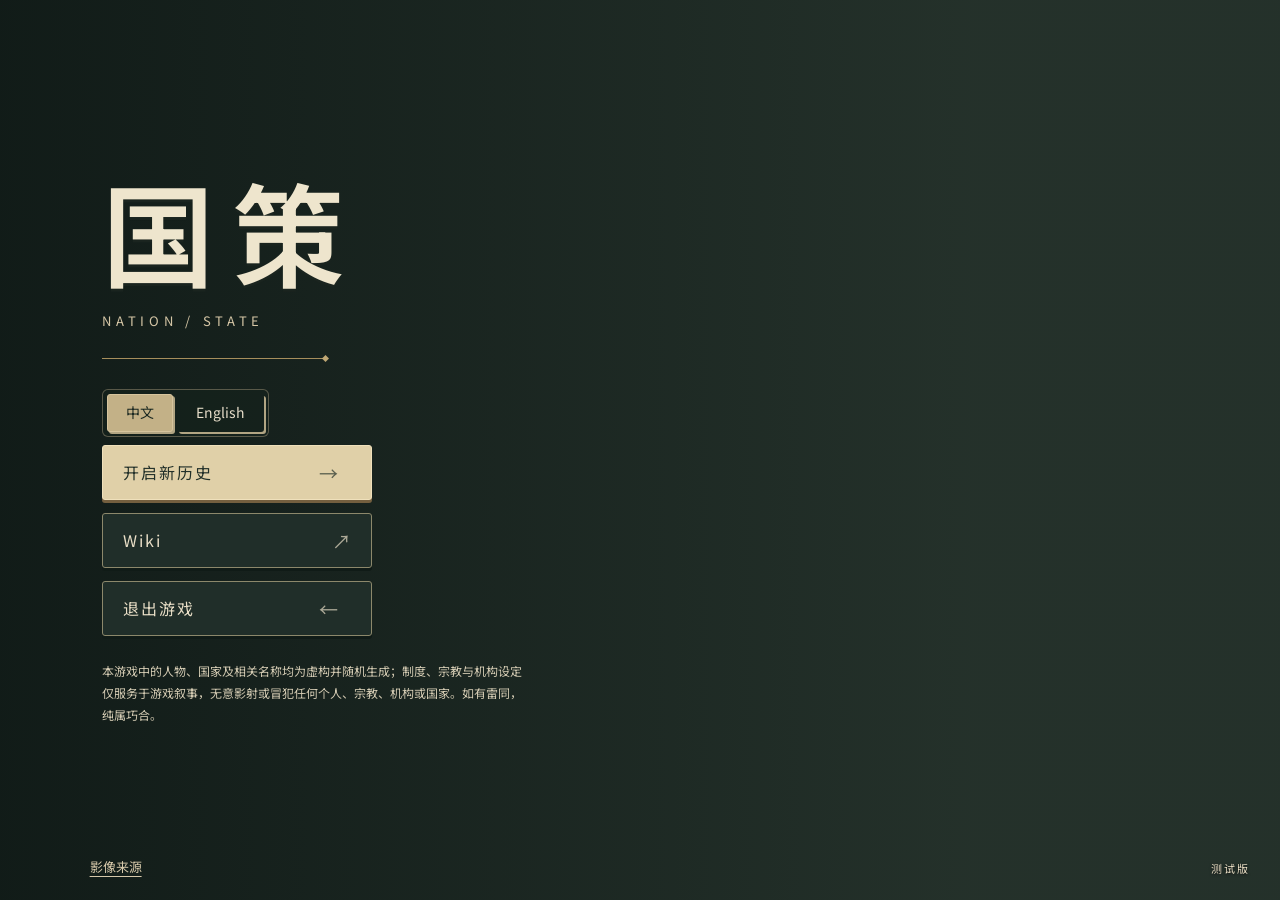
==== commit 2d91dc8b: "Add archival color-photo intro when creating a new world" ====
--- a/index.html
+++ b/index.html
@@ -3,9 +3,10 @@
 <head><meta charset="utf-8"><meta name="viewport" content="width=device-width,initial-scale=1"><meta name="theme-color" content="#303c35"><meta name="description" content="国策：在虚构国家的办公室中执政，与议会、内阁和司法机关协商，决定国家的未来。"><title>国策 · 国家治理模拟</title><link rel="stylesheet" href="style.css?v=rules2"><link rel="stylesheet" href="office.css?v=rules2"><link rel="stylesheet" href="military.css?v=military1">
 <link rel="stylesheet" href="localization.css?v=languages1">
 <link rel="stylesheet" href="handbook.css?v=lists1">
+<link rel="stylesheet" href="world-intro.css?v=intro1">
 </head>
 <body class="office-mode at-title">
-<section id="start-screen" aria-label="游戏开始界面"><div class="start-copy"><h1>国策</h1><p class="start-english">NATION / STATE</p><div class="start-rule" aria-hidden="true"></div><div class="language-switch" role="group" aria-label="Language / 语言" data-no-localize><button type="button" data-language-choice="zh" aria-pressed="true" onclick="setGameLanguage('zh')">中文</button><button type="button" data-language-choice="en" aria-pressed="false" onclick="setGameLanguage('en')">English</button></div><nav class="start-menu" aria-label="主菜单"><button id="continue-game" class="start-button" onclick="officeUI.resume()" hidden>继续执政 <span aria-hidden="true">→</span></button><button id="start-history" class="start-button start-primary" onclick="newDialog()">开启新历史 <span aria-hidden="true">→</span></button><a class="start-button" href="wiki/" target="_blank" rel="noopener noreferrer">Wiki <span aria-hidden="true">↗</span></a><button class="start-button" onclick="officeUI.exit()">退出游戏 <span aria-hidden="true">←</span></button></nav><p id="start-save-label"></p><p class="start-disclaimer">本游戏中的人物、国家及相关名称均为虚构并随机生成；制度、宗教与机构设定仅服务于游戏叙事，无意影射或冒犯任何个人、宗教、机构或国家。如有雷同，纯属巧合。</p></div><small class="start-version">测试版</small></section>
+<section id="start-screen" aria-label="游戏开始界面"><div class="start-copy"><h1>国策</h1><p class="start-english">NATION / STATE</p><div class="start-rule" aria-hidden="true"></div><div class="language-switch" role="group" aria-label="Language / 语言" data-no-localize><button type="button" data-language-choice="zh" aria-pressed="true" onclick="setGameLanguage('zh')">中文</button><button type="button" data-language-choice="en" aria-pressed="false" onclick="setGameLanguage('en')">English</button></div><nav class="start-menu" aria-label="主菜单"><button id="continue-game" class="start-button" onclick="officeUI.resume()" hidden>继续执政 <span aria-hidden="true">→</span></button><button id="start-history" class="start-button start-primary" onclick="newDialog()">开启新历史 <span aria-hidden="true">→</span></button><a class="start-button" href="wiki/" target="_blank" rel="noopener noreferrer">Wiki <span aria-hidden="true">↗</span></a><button class="start-button" onclick="officeUI.exit()">退出游戏 <span aria-hidden="true">←</span></button></nav><p id="start-save-label"></p><p class="start-disclaimer">本游戏中的人物、国家及相关名称均为虚构并随机生成；制度、宗教与机构设定仅服务于游戏叙事，无意影射或冒犯任何个人、宗教、机构或国家。如有雷同，纯属巧合。</p></div><a class="start-photo-credits" href="photo-credits.html" target="_blank" rel="noopener" data-no-localize><span class="intro-zh">影像来源</span><span class="intro-en">Photo credits</span></a><small class="start-version">测试版</small></section>
 <div id="nation-office" hidden>
  <header class="office-toolbar"><a class="office-brand" href="#" onclick="event.preventDefault();officeUI.menu()">国策 <small>NATION / STATE</small></a><div class="office-tools"><button id="tutorial-start" onclick="startTutorial()">入门教程</button><button id="guide-open" onclick="showHelp()">治国指南</button><button id="office-console" onclick="changeTab('console')" hidden>控制台</button><button onclick="officeUI.menu()">主菜单</button></div></header>
  <div class="of-world" data-theme="republic"><div class="of-scene">
@@ -21,11 +22,11 @@
 <div id="office-overlay" hidden><main id="office-workspace" aria-labelledby="heading"><div class="workspace-top"><button class="office-close" onclick="officeUI.close()">收回桌面 ×</button></div><header class="workspace-heading"><div><span class="eyebrow" id="executive-heading">国务办公室</span><h1 id="heading">执政总览</h1></div><div class="header-actions"><button id="page-tutorial" class="page-tutorial-launch" onclick="startPageTutorial()">本页教程</button><span id="date"></span><button class="primary" id="advance" onclick="advance()">进入下一季度 →</button></div></header><nav id="nav" aria-label="当前分类的页面"></nav><div id="content"></div><footer class="workspace-footer"><span>国家机要处</span><span id="office-folio"></span></footer></main></div>
 <dialog id="modal"></dialog><dialog id="chart-modal"></dialog><dialog id="handbook-modal" aria-labelledby="handbook-title" data-no-localize></dialog><section id="alert-notice" hidden></section><button id="alert-dock" hidden aria-controls="alert-notice" title="点击展开或收起提醒；沿边缘上下拖动" onclick="noticeDockClick(event)" onkeydown="noticeDockKey(event)" onpointerdown="noticeDockPointerDown(event)" onpointermove="noticeDockPointerMove(event)" onpointerup="noticeDockPointerUp(event)" onpointercancel="noticeDockPointerUp(event)"></button><div id="toast" role="status"></div>
 <noscript>国策需要启用 JavaScript 才能运行。请在浏览器中开启 JavaScript 后重新载入。</noscript>
-<script src="game.js?v=rules2"></script><script src="political.js?v=rules2"></script><script src="governance.js?v=rules2"></script><script src="revision12.js?v=copy1"></script><script src="situations.js?v=rules2"></script><script src="release103.js?v=cabinet1"></script><script src="release104.js?v=copy1"></script><script src="cabinet-tasks.js?v=investments1"></script><script src="release107.js?v=military1"></script><script src="coalition107.js?v=elections1"></script><script src="interface107.js?v=copy1"></script><script src="console107.js?v=investments1"></script><script src="action-points.js?v=copy1"></script><script src="immersion.js?v=rules2"></script><script src="constitution.js?v=copy1"></script><script src="constitutional-process.js?v=cabinet1"></script><script src="personnel.js?v=military1"></script><script src="judicial-lifecycle.js?v=copy1"></script><script src="central-bank.js?v=copy1"></script><script src="minister-programmes.js?v=platforms1"></script><script src="public-support.js?v=elections1"></script><script src="political-seasons.js?v=copy1"></script><script src="taxation.js?v=elections1"></script><script src="decision-assessment.js?v=rules2"></script><script src="regional-start.js?v=elections1"></script><script src="federal108.js?v=cabinet1"></script><script src="bicameral108.js?v=rules2"></script><script src="institutions.js?v=integrity1"></script>
+<script src="game.js?v=details3"></script><script src="political.js?v=details3"></script><script src="governance.js?v=intro1"></script><script src="revision12.js?v=details3"></script><script src="situations.js?v=rules2"></script><script src="release103.js?v=details3"></script><script src="release104.js?v=copy1"></script><script src="cabinet-tasks.js?v=details3"></script><script src="release107.js?v=military1"></script><script src="coalition107.js?v=elections1"></script><script src="interface107.js?v=details3"></script><script src="console107.js?v=investments1"></script><script src="action-points.js?v=copy1"></script><script src="immersion.js?v=details3"></script><script src="constitution.js?v=details3"></script><script src="constitutional-process.js?v=cabinet1"></script><script src="personnel.js?v=military1"></script><script src="judicial-lifecycle.js?v=details3"></script><script src="central-bank.js?v=copy1"></script><script src="minister-programmes.js?v=details3"></script><script src="public-support.js?v=elections1"></script><script src="political-seasons.js?v=copy1"></script><script src="taxation.js?v=elections1"></script><script src="decision-assessment.js?v=rules2"></script><script src="regional-start.js?v=elections1"></script><script src="federal108.js?v=cabinet1"></script><script src="bicameral108.js?v=rules2"></script><script src="institutions.js?v=integrity1"></script>
 <script src="aristocracy.js?v=cabinet1"></script>
-<script src="elections.js?v=copy1"></script><script src="military.js?v=copy1"></script>
+<script src="elections.js?v=details3"></script><script src="military.js?v=copy1"></script>
 <script src="cabinet-government.js?v=cabinet1"></script>
-<script src="policy-platforms.js?v=platforms1"></script>
+<script src="policy-platforms.js?v=details3"></script>
 <script src="guide.js?v=platforms1"></script><script src="office.js?v=rules2"></script>
 <script src="locales/en-constitution.js?v=copy1"></script>
 <script src="locales/en-constitution-2.js?v=metrics1"></script>
@@ -41,7 +42,7 @@
 <script src="locales/en-guide.js?v=copy1"></script>
 <script src="locales/en-guide-2.js?v=investments1"></script>
 <script src="locales/en-guide-3.js?v=copy1"></script>
-<script src="locales/en-interface.js?v=rules2"></script>
+<script src="locales/en-interface.js?v=details3"></script>
 <script src="locales/en-legislature.js?v=rules2"></script>
 <script src="locales/en-legislature-2.js?v=languages1"></script>
 <script src="locales/en-military.js?v=copy1"></script>
@@ -54,9 +55,10 @@
 <script src="locales/en-shared-5.js?v=rules2"></script>
 <script src="locales/en-situations.js?v=investments1"></script>
 <script src="locales/en-cabinet-government.js?v=cabinet1"></script>
-<script src="locales/en-policy-platforms.js?v=platforms1"></script>
-<script src="localization.js?v=rules2"></script>
+<script src="locales/en-policy-platforms.js?v=details3"></script>
+<script src="localization.js?v=details3"></script>
 <script src="handbook-metrics.js?v=copy1"></script>
 <script src="handbook-lists.js?v=copy1"></script>
 <script src="handbook.js?v=investments1"></script>
+<script src="world-intro.js?v=intro1"></script>
 </body></html>
--- a/world-intro.css
+++ b/world-intro.css
@@ -0,0 +1,26 @@
+/* Local archival photos; see photo-credits.html for source records. */
+.intro-en{display:none}html[lang=en] .intro-en{display:inline}html[lang=en] .intro-zh{display:none}
+.start-photo-credits{position:absolute;bottom:24px;left:clamp(26px,7vw,110px);color:#d6c8aa;font-size:13px;text-underline-offset:4px}
+body.showing-world-intro{overflow:hidden}
+body.office-mode #world-intro{position:fixed;inset:0;margin:0;width:100%;height:100%;height:100dvh;max-width:none;max-height:none;padding:0;border:0;border-radius:0;box-shadow:none;background:#202820;color:#eee5cf;overflow:hidden;opacity:1;transition:opacity 450ms ease;isolation:isolate}
+#world-intro::backdrop{background:transparent;backdrop-filter:none}
+#world-intro .intro-film,#world-intro .intro-shade{position:absolute;inset:0;pointer-events:none}
+#world-intro .intro-photo{position:absolute;inset:0;width:100%;height:100%;object-fit:cover;object-position:50% 55%;opacity:0;filter:saturate(.76) sepia(.1) contrast(.91);transform:scale(1.025);animation:intro-photo-in 700ms ease var(--intro-delay) forwards,intro-photo-drift 4s linear var(--intro-delay) forwards}
+#world-intro .intro-shade{background:linear-gradient(180deg,#14221930 0%,#14221908 30%,#14221970 68%,#111b16dc 100%)}
+#world-intro .intro-rule{position:absolute;inset:24px;border:1px solid #e4d5af55;pointer-events:none}
+#world-intro .intro-heading{position:absolute;left:8%;right:8%;bottom:19%;text-align:left;max-width:1100px;text-shadow:0 2px 15px #13201788;opacity:0}
+#world-intro .intro-kicker{color:#dfc99b;font-size:14px;letter-spacing:.3em;margin:0 0 18px;font-family:inherit}
+#world-intro h1{font-family:'Noto Serif SC',Georgia,serif;font-size:clamp(32px,4.4vw,72px);font-weight:400;line-height:1.3;letter-spacing:.06em;margin:0 0 14px;color:#f3e9d2;overflow-wrap:anywhere;text-wrap:balance}
+#world-intro .intro-office{font-size:clamp(14px,1.4vw,19px);line-height:1.7;letter-spacing:.07em;color:#e8dfcb;margin:0}
+#world-intro .intro-footer{position:absolute;left:8%;right:5%;bottom:max(42px,6vh);display:flex;align-items:center;justify-content:space-between;gap:20px}
+#world-intro .intro-date{color:#d3c8b1;font-size:14px;letter-spacing:.08em}
+#world-intro .intro-skip{background:#1a281ecc;color:#eee5cf;border:1px solid #b2a27c;box-shadow:none;border-radius:2px;padding:12px 20px;min-height:44px;font-size:14px;letter-spacing:.03em}
+#world-intro .intro-skip:hover{background:#3f4b35}#world-intro .intro-skip:focus-visible{outline:2px solid #e8d5a7;outline-offset:4px}
+#world-intro.intro-playing .intro-heading{animation:intro-heading-in 900ms ease var(--intro-title-delay,2800ms) both}
+body.office-mode #world-intro.intro-leaving{opacity:0}
+#world-intro.intro-reduced .intro-heading{animation:none;opacity:1}
+@keyframes intro-photo-in{to{opacity:1}}
+@keyframes intro-photo-drift{to{transform:scale(1.065) translateX(-.5%)}}
+@keyframes intro-heading-in{from{opacity:0;transform:translateY(8px)}to{opacity:1;transform:translateY(0)}}
+@media(max-width:600px){#world-intro .intro-rule{inset:14px}#world-intro .intro-heading{left:7%;right:7%;bottom:24%}#world-intro .intro-footer{left:7%;right:7%;bottom:40px;flex-wrap:wrap}#world-intro .intro-skip{margin-left:auto}#world-intro .intro-photo{object-position:50% 50%}.start-photo-credits{bottom:20px}}
+@media(prefers-reduced-motion:reduce){#world-intro .intro-photo,#world-intro.intro-playing .intro-heading{animation:none}body.office-mode #world-intro{transition:none}}
